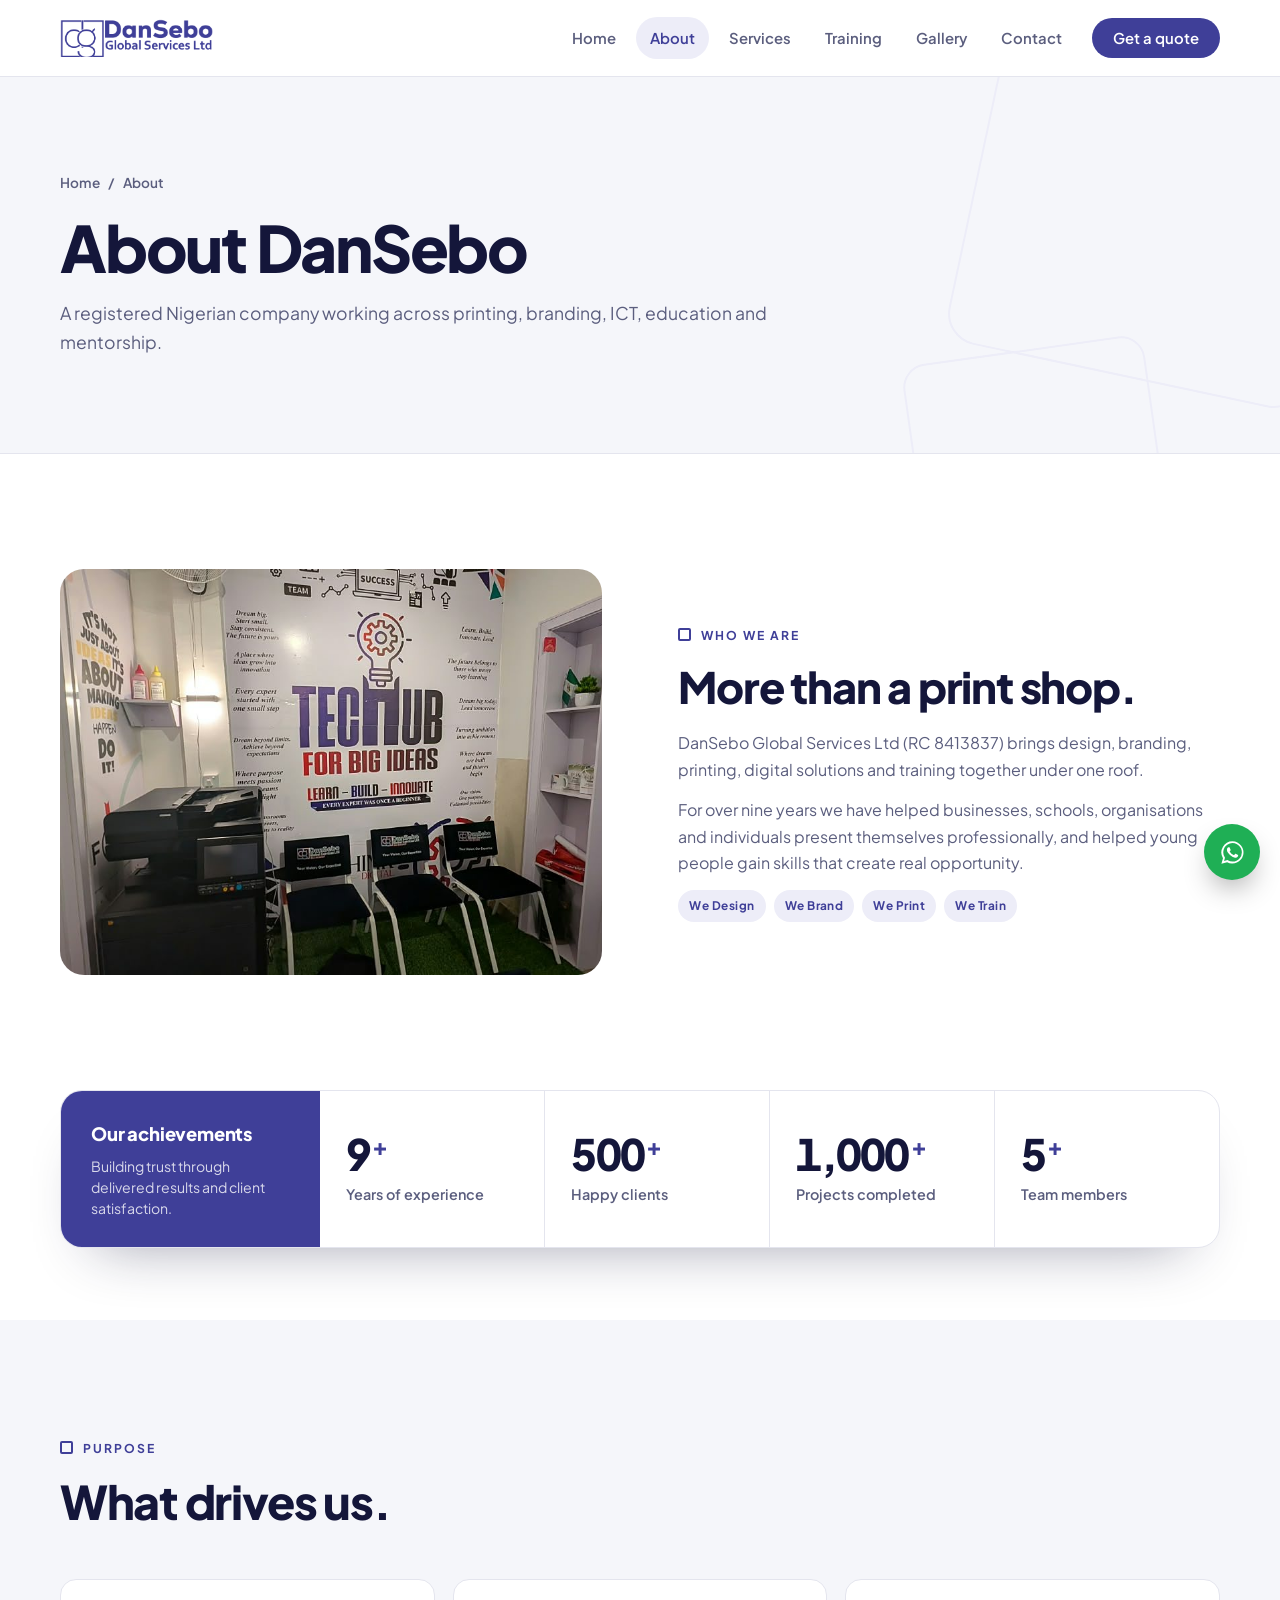
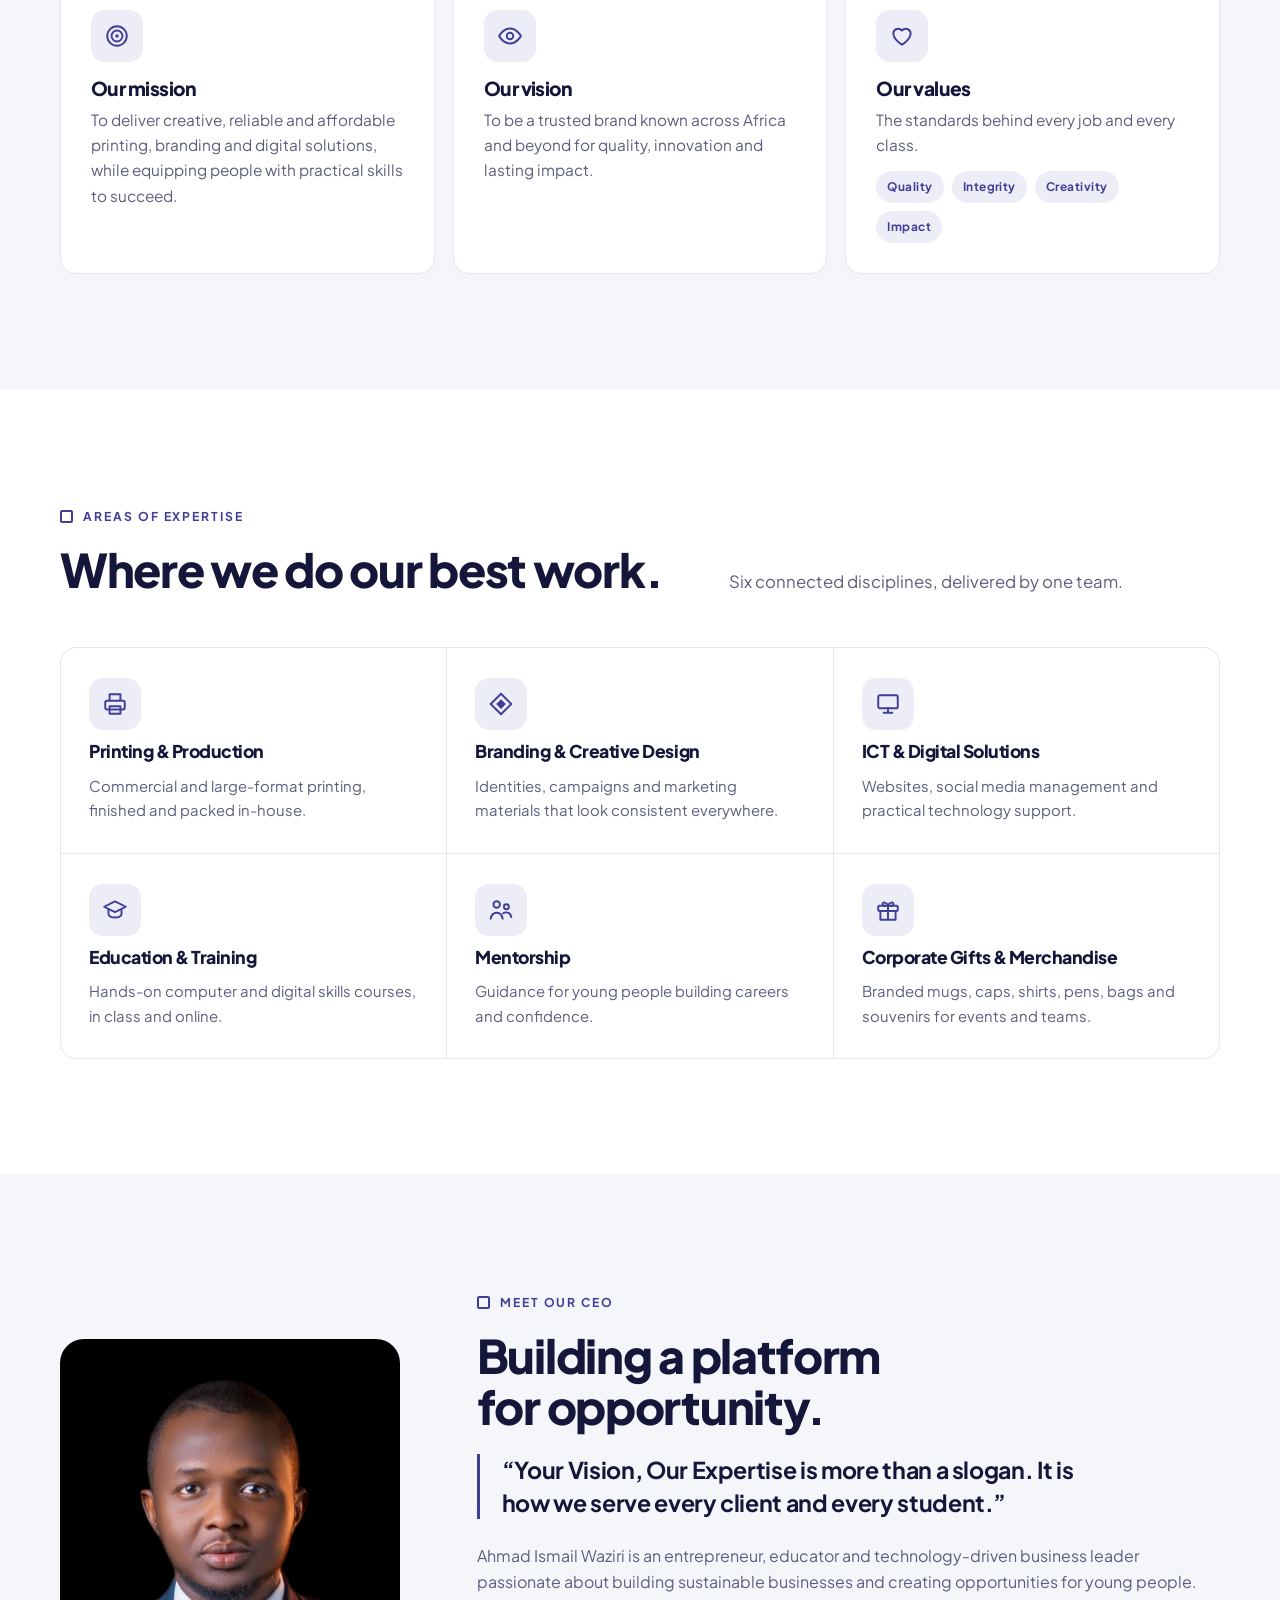
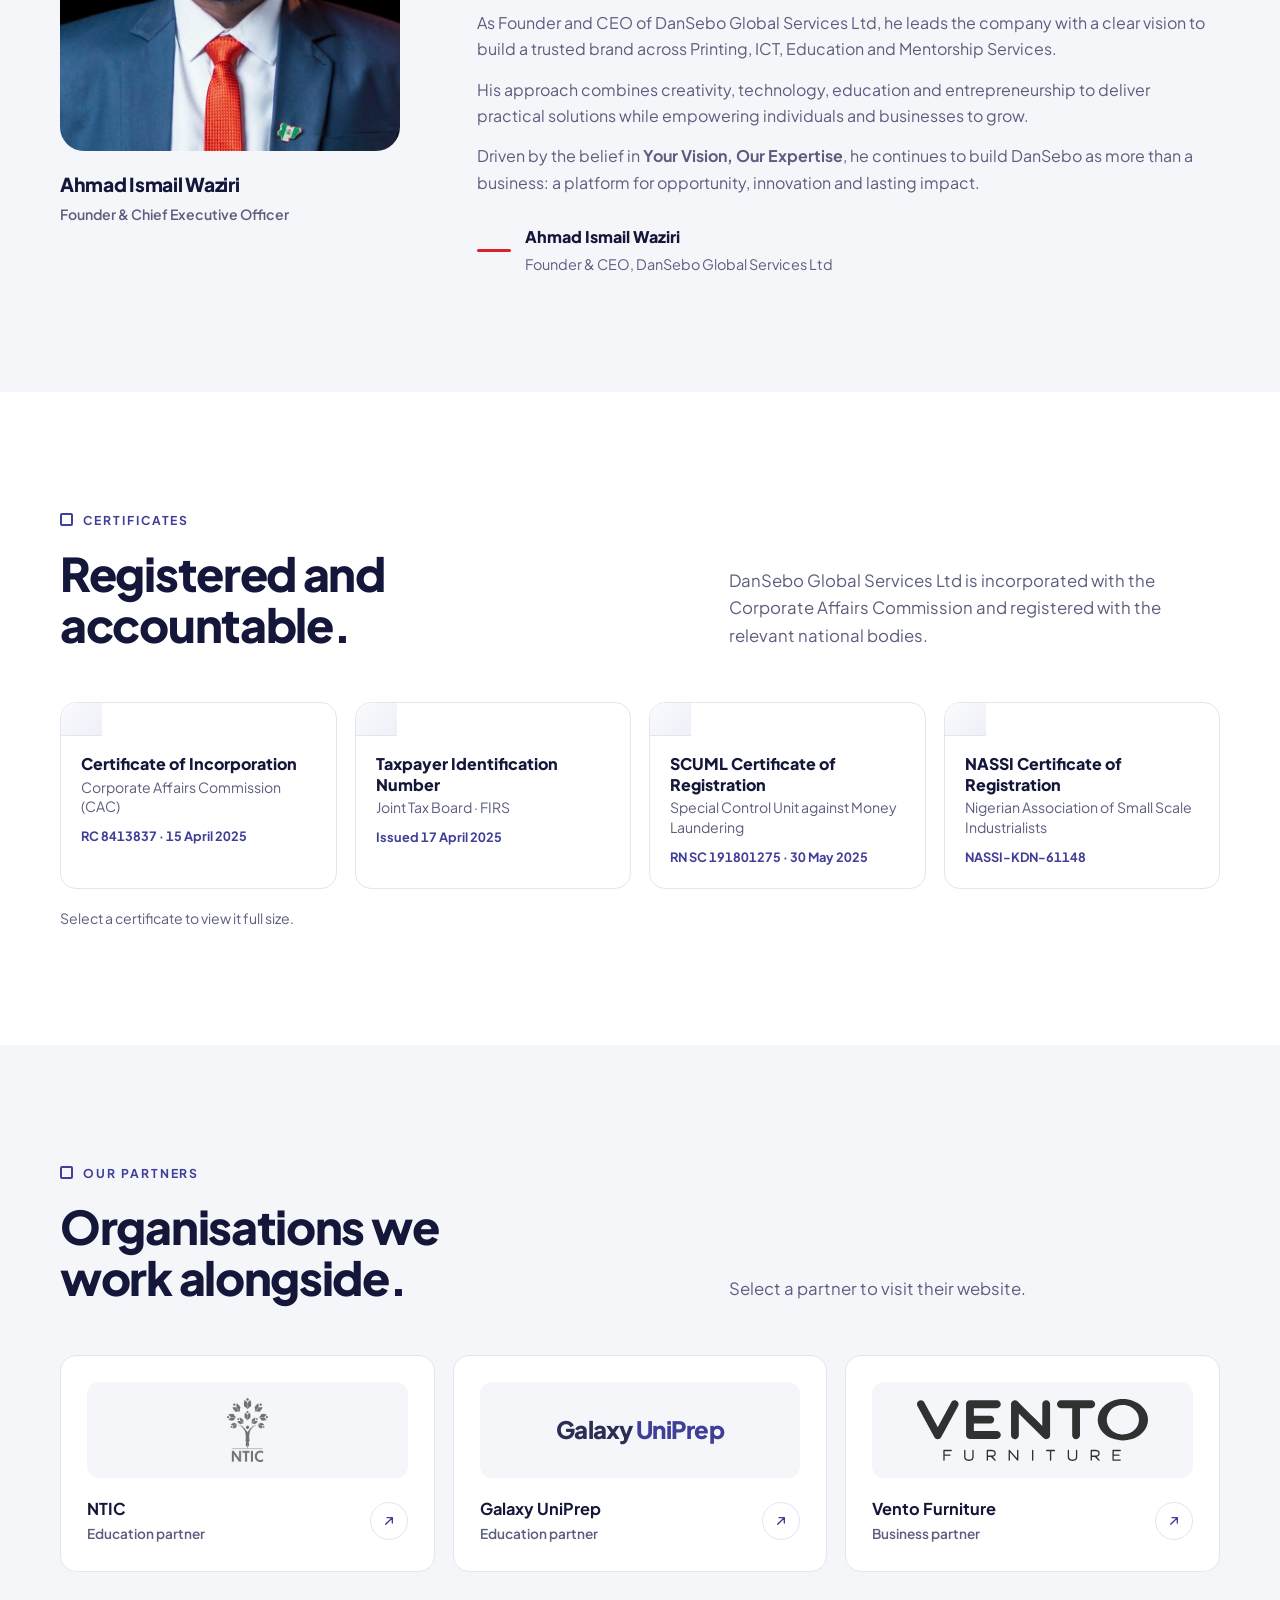
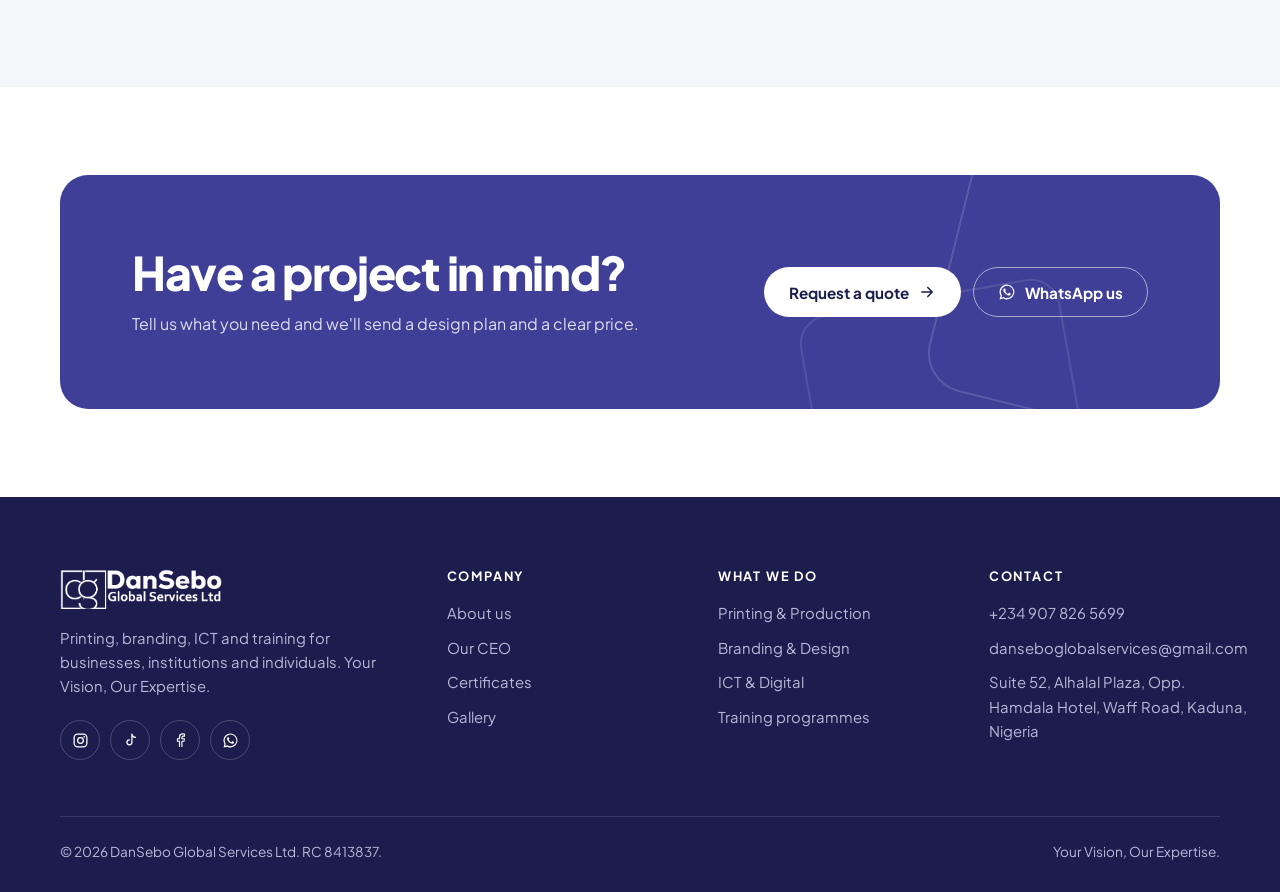
==== about.html @ bb4300ae "updated whole pages" ====
<!doctype html>
<html lang="en">
<head>
<meta charset="utf-8">
<meta name="viewport" content="width=device-width,initial-scale=1,viewport-fit=cover">
<title>About · DanSebo Global Services</title>
<meta name="description" content="About DanSebo Global Services Ltd, our CEO, certificates and partners.">
<link rel="icon" type="image/png" sizes="32x32" href="/assets/favicon-32.png">
<link rel="icon" type="image/png" sizes="48x48" href="/assets/favicon-48.png">
<link rel="apple-touch-icon" href="/assets/apple-touch-icon.png">
<meta name="theme-color" content="#3F3F98">

<link rel="preconnect" href="https://fonts.googleapis.com"><link rel="preconnect" href="https://fonts.gstatic.com" crossorigin><link rel="stylesheet" href="https://fonts.googleapis.com/css2?family=Plus+Jakarta+Sans:wght@400;500;600;700;800&display=swap">
<style>:root{padding-top:env(safe-area-inset-top,0px);padding-bottom:env(safe-area-inset-bottom,0px)}</style>
<link rel="stylesheet" href="/site.css">
</head>
<body class="no-hero">
<svg width="0" height="0" style="position:absolute" aria-hidden="true">
<symbol id="i-arrow" viewBox="0 0 24 24"><path d="M5 12h14M13 6l6 6-6 6" fill="none" stroke="currentColor" stroke-width="2" stroke-linecap="round" stroke-linejoin="round"/></symbol>
<symbol id="i-x" viewBox="0 0 24 24"><path d="M6 6l12 12M18 6 6 18" fill="none" stroke="currentColor" stroke-width="2" stroke-linecap="round"/></symbol>
<symbol id="i-ext" viewBox="0 0 24 24"><path d="M7 17 17 7M9 7h8v8" fill="none" stroke="currentColor" stroke-width="2" stroke-linecap="round" stroke-linejoin="round"/></symbol>
<symbol id="i-zoom" viewBox="0 0 24 24"><path d="M4 9V4h5M20 9V4h-5M4 15v5h5M20 15v5h-5" fill="none" stroke="currentColor" stroke-width="2" stroke-linecap="round" stroke-linejoin="round"/></symbol>
<symbol id="i-check" viewBox="0 0 24 24"><path d="M4 12.5l5 5L20 6.5" fill="none" stroke="currentColor" stroke-width="2.6" stroke-linecap="round" stroke-linejoin="round"/></symbol>
<symbol id="i-wa" viewBox="0 0 24 24"><path fill="currentColor" d="M12.04 2a9.9 9.9 0 0 0-8.5 15l-1.4 5 5.1-1.34A9.9 9.9 0 1 0 12.04 2Zm0 18.1a8.2 8.2 0 0 1-4.2-1.15l-.3-.18-3.03.8.81-2.95-.2-.31a8.23 8.23 0 1 1 6.92 3.79Zm4.5-6.15c-.25-.12-1.46-.72-1.69-.8-.23-.08-.39-.12-.55.12-.17.25-.64.8-.78.97-.14.16-.29.18-.53.06a6.74 6.74 0 0 1-3.37-2.94c-.25-.44.25-.41.72-1.36.08-.16.04-.3-.02-.43-.06-.12-.55-1.33-.76-1.82-.2-.48-.4-.41-.55-.42h-.47a.9.9 0 0 0-.66.31 2.76 2.76 0 0 0-.86 2.05 4.8 4.8 0 0 0 1 2.55 11 11 0 0 0 4.2 3.7c1.56.68 2.17.73 2.95.62.48-.07 1.46-.6 1.67-1.18.2-.58.2-1.07.14-1.18-.06-.1-.22-.16-.47-.28Z"/></symbol>
<symbol id="i-phone" viewBox="0 0 24 24"><path d="M6.6 3h2.6l1.5 4.2-1.9 1.4a12 12 0 0 0 6.6 6.6l1.4-1.9 4.2 1.5v2.6A2.6 2.6 0 0 1 18.4 20 15.4 15.4 0 0 1 4 5.6 2.6 2.6 0 0 1 6.6 3Z" fill="none" stroke="currentColor" stroke-width="1.8" stroke-linejoin="round"/></symbol>
<symbol id="i-mail" viewBox="0 0 24 24"><rect x="3" y="5" width="18" height="14" rx="2" fill="none" stroke="currentColor" stroke-width="1.8"/><path d="M3.5 6.5 12 13l8.5-6.5" fill="none" stroke="currentColor" stroke-width="1.8"/></symbol>
<symbol id="i-pin" viewBox="0 0 24 24"><path d="M12 21s-7-6.2-7-11.5a7 7 0 0 1 14 0C19 14.8 12 21 12 21Z" fill="none" stroke="currentColor" stroke-width="1.8"/><circle cx="12" cy="9.5" r="2.6" fill="none" stroke="currentColor" stroke-width="1.8"/></symbol>
<symbol id="i-pinfill" viewBox="0 0 24 24"><path d="M12 22s-7.5-6.6-7.5-12.3a7.5 7.5 0 0 1 15 0C19.5 15.4 12 22 12 22Z" fill="currentColor"/><circle cx="12" cy="9.7" r="2.8" fill="#fff"/></symbol>
<symbol id="s-print" viewBox="0 0 24 24"><rect x="3" y="9" width="18" height="8" rx="1.5" fill="none" stroke="currentColor" stroke-width="1.8"/><path d="M7 9V3h10v6M7 14h10v7H7z" fill="none" stroke="currentColor" stroke-width="1.8" stroke-linejoin="round"/></symbol>
<symbol id="s-brand" viewBox="0 0 24 24"><path d="M12 2.5 21.5 12 12 21.5 2.5 12z" fill="none" stroke="currentColor" stroke-width="1.8" stroke-linejoin="round"/><path d="M12 7.5 16.5 12 12 16.5 7.5 12z" fill="currentColor"/></symbol>
<symbol id="s-ict" viewBox="0 0 24 24"><path d="m8 8-4 4 4 4M16 8l4 4-4 4M13.5 5l-3 14" fill="none" stroke="currentColor" stroke-width="1.8" stroke-linecap="round" stroke-linejoin="round"/></symbol>
<symbol id="s-train" viewBox="0 0 24 24"><path d="M2 9l10-5 10 5-10 5z" fill="none" stroke="currentColor" stroke-width="1.8" stroke-linejoin="round"/><path d="M6 11v5c0 1.5 2.7 3 6 3s6-1.5 6-3v-5" fill="none" stroke="currentColor" stroke-width="1.8"/></symbol>
<symbol id="s-mentor" viewBox="0 0 24 24"><circle cx="8" cy="7" r="3" fill="none" stroke="currentColor" stroke-width="1.8"/><circle cx="17" cy="9" r="2.3" fill="none" stroke="currentColor" stroke-width="1.8"/><path d="M2.5 20c.6-3.6 2.8-5.5 5.5-5.5s4.9 1.9 5.5 5.5M14 15c.8-.5 1.8-.8 3-.8 2.2 0 3.8 1.5 4.5 4.3" fill="none" stroke="currentColor" stroke-width="1.8" stroke-linecap="round"/></symbol>
<symbol id="s-gift" viewBox="0 0 24 24"><rect x="3" y="8" width="18" height="5" rx="1" fill="none" stroke="currentColor" stroke-width="1.8"/><path d="M5 13v8h14v-8M12 8v13M12 8c-1-3-5-4-5-1.5S11 8 12 8Zm0 0c1-3 5-4 5-1.5S13 8 12 8Z" fill="none" stroke="currentColor" stroke-width="1.8" stroke-linejoin="round"/></symbol>
<symbol id="s-layers" viewBox="0 0 24 24"><path d="m12 3 9 5-9 5-9-5z M3 13l9 5 9-5" fill="none" stroke="currentColor" stroke-width="1.8" stroke-linejoin="round"/></symbol>
<symbol id="s-eye" viewBox="0 0 24 24"><path d="M2 12s3.6-7 10-7 10 7 10 7-3.6 7-10 7S2 12 2 12Z" fill="none" stroke="currentColor" stroke-width="1.8"/><circle cx="12" cy="12" r="3" fill="none" stroke="currentColor" stroke-width="1.8"/></symbol>
<symbol id="s-clock" viewBox="0 0 24 24"><circle cx="12" cy="12" r="9" fill="none" stroke="currentColor" stroke-width="1.8"/><path d="M12 7v5l3.5 2" fill="none" stroke="currentColor" stroke-width="1.8" stroke-linecap="round"/></symbol>
<symbol id="s-tag" viewBox="0 0 24 24"><path d="M3 12V4h8l10 10-8 8z" fill="none" stroke="currentColor" stroke-width="1.8" stroke-linejoin="round"/><circle cx="7.5" cy="8.5" r="1.6" fill="currentColor"/></symbol>
<symbol id="s-team" viewBox="0 0 24 24"><circle cx="12" cy="8" r="3.2" fill="none" stroke="currentColor" stroke-width="1.8"/><path d="M5 20c.7-3.8 3.4-6 7-6s6.3 2.2 7 6" fill="none" stroke="currentColor" stroke-width="1.8" stroke-linecap="round"/></symbol>
<symbol id="s-support" viewBox="0 0 24 24"><path d="M4 13v-1a8 8 0 0 1 16 0v1" fill="none" stroke="currentColor" stroke-width="1.8"/><rect x="3" y="13" width="4" height="6" rx="1.5" fill="none" stroke="currentColor" stroke-width="1.8"/><rect x="17" y="13" width="4" height="6" rx="1.5" fill="none" stroke="currentColor" stroke-width="1.8"/></symbol>
<symbol id="s-monitor" viewBox="0 0 24 24"><rect x="3" y="4" width="18" height="12" rx="1.5" fill="none" stroke="currentColor" stroke-width="1.8"/><path d="M8 20h8M12 16v4" stroke="currentColor" stroke-width="1.8" stroke-linecap="round"/></symbol>
<symbol id="s-chart" viewBox="0 0 24 24"><path d="M3 20h18M6 20v-6M11 20V9M16 20v-9M21 20V5" fill="none" stroke="currentColor" stroke-width="1.8" stroke-linecap="round"/></symbol>
<symbol id="s-pen" viewBox="0 0 24 24"><path d="M4 20l1.5-5L15 5.5a2.1 2.1 0 0 1 3 3L8.5 18z" fill="none" stroke="currentColor" stroke-width="1.8" stroke-linejoin="round"/><path d="M13.5 7l3 3" stroke="currentColor" stroke-width="1.8"/></symbol>
<symbol id="s-kids" viewBox="0 0 24 24"><circle cx="12" cy="6" r="2.6" fill="none" stroke="currentColor" stroke-width="1.8"/><path d="M5 10l7 2 7-2M12 12v4l-3 5M12 16l3 5" fill="none" stroke="currentColor" stroke-width="1.8" stroke-linecap="round" stroke-linejoin="round"/></symbol>
<symbol id="s-globe" viewBox="0 0 24 24"><circle cx="12" cy="12" r="9" fill="none" stroke="currentColor" stroke-width="1.8"/><path d="M3 12h18M12 3c2.5 2.6 3.8 5.6 3.8 9s-1.3 6.4-3.8 9c-2.5-2.6-3.8-5.6-3.8-9S9.5 5.6 12 3Z" fill="none" stroke="currentColor" stroke-width="1.8"/></symbol>
<symbol id="s-seal" viewBox="0 0 24 24"><circle cx="12" cy="9" r="6" fill="none" stroke="currentColor" stroke-width="1.8"/><path d="m8.5 14-1.5 7 5-2.5 5 2.5-1.5-7" fill="none" stroke="currentColor" stroke-width="1.8" stroke-linejoin="round"/><path d="m9.5 9 1.8 1.8L14.8 7.5" fill="none" stroke="currentColor" stroke-width="1.8" stroke-linecap="round" stroke-linejoin="round"/></symbol>
<symbol id="s-target" viewBox="0 0 24 24"><circle cx="12" cy="12" r="9" fill="none" stroke="currentColor" stroke-width="1.8"/><circle cx="12" cy="12" r="5" fill="none" stroke="currentColor" stroke-width="1.8"/><circle cx="12" cy="12" r="1.6" fill="currentColor"/></symbol>
<symbol id="s-heart" viewBox="0 0 24 24"><path d="M12 20s-8-4.7-8-10.5A4.5 4.5 0 0 1 12 7a4.5 4.5 0 0 1 8 2.5C20 15.3 12 20 12 20Z" fill="none" stroke="currentColor" stroke-width="1.8" stroke-linejoin="round"/></symbol>
<symbol id="so-ig" viewBox="0 0 24 24"><rect x="3" y="3" width="18" height="18" rx="5" fill="none" stroke="currentColor" stroke-width="1.8"/><circle cx="12" cy="12" r="4" fill="none" stroke="currentColor" stroke-width="1.8"/><circle cx="17.3" cy="6.7" r="1.2" fill="currentColor"/></symbol>
<symbol id="so-tt" viewBox="0 0 24 24"><path d="M14 3v11.5a3.5 3.5 0 1 1-3.5-3.5M14 3c.4 2.6 2.2 4.4 5 4.6" fill="none" stroke="currentColor" stroke-width="1.8" stroke-linecap="round"/></symbol>
<symbol id="so-fb" viewBox="0 0 24 24"><path d="M14 21v-8h3l.5-3.5H14V7.6c0-1 .3-1.7 1.8-1.7h1.8V2.8A24 24 0 0 0 15 2.7c-2.6 0-4.4 1.6-4.4 4.5v2.3H7.7V13h2.9v8" fill="none" stroke="currentColor" stroke-width="1.6" stroke-linejoin="round"/></symbol>
</svg>
<header class="top">
  <div class="wrap">
    <a class="brand" href="/" aria-label="DanSebo Global Services, home">
      <img class="on-light" src="/assets/logo.png" alt="DanSebo Global Services Ltd" width="937" height="232">
      <img class="on-dark" src="/assets/logo-white.png" alt="DanSebo Global Services Ltd" width="937" height="232">
    </a>
    <button class="menu-btn" id="menuBtn" type="button" aria-label="Open menu" aria-expanded="false" aria-controls="nav"><svg width="22" height="22" viewBox="0 0 24 24" aria-hidden="true"><path d="M4 7h16M4 12h16M4 17h16" stroke="currentColor" stroke-width="2" stroke-linecap="round"/></svg></button>
    <nav class="nav" id="nav" aria-label="Main"><a href="/">Home</a><a href="/about" aria-current="page">About</a><a href="/services">Services</a><a href="/training">Training</a><a href="/gallery">Gallery</a><a href="/contact">Contact</a><a class="btn" href="/contact#quote">Get a quote</a></nav>
  </div>
</header>
<main>
<section class="page-head"><div class="wrap">
  <nav class="crumbs" aria-label="Breadcrumb"><a href="/">Home</a><span aria-hidden="true">/</span><span>About</span></nav>
  <h1>About DanSebo</h1><p>A registered Nigerian company working across printing, branding, ICT, education and mentorship.</p>
</div></section>
<section class="section"><div class="wrap split">
  <div class="split-media"><img src="/assets/hero-hub.jpg" alt="The DanSebo Tech Hub" width="1080" height="607"></div>
  <div><div class="eyebrow">Who we are</div><h2>More than a print shop.</h2>
    <div class="body"><p>DanSebo Global Services Ltd (RC 8413837) brings design, branding, printing, digital solutions and training together under one roof.</p><p>For over nine years we have helped businesses, schools, organisations and individuals present themselves professionally, and helped young people gain skills that create real opportunity.</p></div>
    <div class="values"><span class="chip">We Design</span><span class="chip">We Brand</span><span class="chip">We Print</span><span class="chip">We Train</span></div>
  </div>
</div></section>
<section class="stats flat" aria-label="Our achievements"><div class="wrap"><div class="stats-card">
  <div class="stats-intro"><b>Our achievements</b><span>Building trust through delivered results and client satisfaction.</span></div><div class="stat"><strong>9<sup>+</sup></strong><span>Years of experience</span></div><div class="stat"><strong>500<sup>+</sup></strong><span>Happy clients</span></div><div class="stat"><strong>1,000<sup>+</sup></strong><span>Projects completed</span></div><div class="stat"><strong>5<sup>+</sup></strong><span>Team members</span></div>
</div></div></section>
<section class="section soft" style="margin-top:72px"><div class="wrap">
  <div class="head single"><div><div class="eyebrow">Purpose</div><h2>What drives us.</h2></div></div>
  <div class="mv">
    <div><span class="ic"><svg aria-hidden="true"><use href="#s-target"/></svg></span><h3>Our mission</h3><p>To deliver creative, reliable and affordable printing, branding and digital solutions, while equipping people with practical skills to succeed.</p></div>
    <div><span class="ic"><svg aria-hidden="true"><use href="#s-eye"/></svg></span><h3>Our vision</h3><p>To be a trusted brand known across Africa and beyond for quality, innovation and lasting impact.</p></div>
    <div><span class="ic"><svg aria-hidden="true"><use href="#s-heart"/></svg></span><h3>Our values</h3><p>The standards behind every job and every class.</p><div class="values"><span class="chip">Quality</span><span class="chip">Integrity</span><span class="chip">Creativity</span><span class="chip">Impact</span></div></div>
  </div>
</div></section>
<section class="section"><div class="wrap">
  <div class="head"><div><div class="eyebrow">Areas of expertise</div><h2>Where we do our best work.</h2></div><p>Six connected disciplines, delivered by one team.</p></div>
  <div class="exp-grid"><div class="exp"><span class="ic"><svg aria-hidden="true"><use href="#s-print"/></svg></span><h3>Printing &amp; Production</h3><p>Commercial and large-format printing, finished and packed in-house.</p></div><div class="exp"><span class="ic"><svg aria-hidden="true"><use href="#s-brand"/></svg></span><h3>Branding &amp; Creative Design</h3><p>Identities, campaigns and marketing materials that look consistent everywhere.</p></div><div class="exp"><span class="ic"><svg aria-hidden="true"><use href="#s-monitor"/></svg></span><h3>ICT &amp; Digital Solutions</h3><p>Websites, social media management and practical technology support.</p></div><div class="exp"><span class="ic"><svg aria-hidden="true"><use href="#s-train"/></svg></span><h3>Education &amp; Training</h3><p>Hands-on computer and digital skills courses, in class and online.</p></div><div class="exp"><span class="ic"><svg aria-hidden="true"><use href="#s-mentor"/></svg></span><h3>Mentorship</h3><p>Guidance for young people building careers and confidence.</p></div><div class="exp"><span class="ic"><svg aria-hidden="true"><use href="#s-gift"/></svg></span><h3>Corporate Gifts &amp; Merchandise</h3><p>Branded mugs, caps, shirts, pens, bags and souvenirs for events and teams.</p></div></div>
</div></section>
<section class="section soft" id="ceo"><div class="wrap"><div class="ceo">
  <div class="ceo-card"><div class="photo"><img src="/assets/ceo.jpg" alt="Ahmad Ismail Waziri, Founder and CEO of DanSebo Global Services" width="743" height="900" loading="lazy"></div>
    <div class="ceo-name"><b>Ahmad Ismail Waziri</b><span>Founder &amp; Chief Executive Officer</span></div></div>
  <div class="ceo-text"><div class="eyebrow">Meet our CEO</div><h2>Building a platform for opportunity.</h2>
    <p class="ceo-quote">“Your Vision, Our Expertise is more than a slogan. It is how we serve every client and every student.”</p>
    <div class="bio"><p>Ahmad Ismail Waziri is an entrepreneur, educator and technology-driven business leader passionate about building sustainable businesses and creating opportunities for young people.</p><p>As Founder and CEO of DanSebo Global Services Ltd, he leads the company with a clear vision to build a trusted brand across Printing, ICT, Education and Mentorship Services.</p><p>His approach combines creativity, technology, education and entrepreneurship to deliver practical solutions while empowering individuals and businesses to grow.</p><p>Driven by the belief in <b>Your Vision, Our Expertise</b>, he continues to build DanSebo as more than a business: a platform for opportunity, innovation and lasting impact.</p></div>
    <div class="sig"><span class="bar"></span><div><b>Ahmad Ismail Waziri</b><br><span>Founder &amp; CEO, DanSebo Global Services Ltd</span></div></div>
  </div>
</div></div></section>
<section class="section" id="certificates"><div class="wrap">
  <div class="head"><div><div class="eyebrow">Certificates</div><h2>Registered and accountable.</h2></div><p>DanSebo Global Services Ltd is incorporated with the Corporate Affairs Commission and registered with the relevant national bodies.</p></div>
  <div class="certs">
    <button class="cert" type="button" data-lb="certs" data-cap="Certificate of Incorporation" data-src="/assets/cert-cac.jpg"><div class="doc"><img src="/assets/cert-cac.jpg" alt="Certificate of Incorporation, Corporate Affairs Commission (CAC)" width="844" height="1080" loading="lazy"></div><div class="txt"><b>Certificate of Incorporation</b><span>Corporate Affairs Commission (CAC)</span><small>RC 8413837 · 15 April 2025</small></div></button><button class="cert" type="button" data-lb="certs" data-cap="Taxpayer Identification Number" data-src="/assets/cert-tin.jpg"><div class="doc"><img src="/assets/cert-tin.jpg" alt="Taxpayer Identification Number, Joint Tax Board · FIRS" width="1080" height="754" loading="lazy"></div><div class="txt"><b>Taxpayer Identification Number</b><span>Joint Tax Board · FIRS</span><small>Issued 17 April 2025</small></div></button><button class="cert" type="button" data-lb="certs" data-cap="SCUML Certificate of Registration" data-src="/assets/cert-scuml.jpg"><div class="doc"><img src="/assets/cert-scuml.jpg" alt="SCUML Certificate of Registration, Special Control Unit against Money Laundering" width="1080" height="749" loading="lazy"></div><div class="txt"><b>SCUML Certificate of Registration</b><span>Special Control Unit against Money Laundering</span><small>RN SC 191801275 · 30 May 2025</small></div></button><button class="cert" type="button" data-lb="certs" data-cap="NASSI Certificate of Registration" data-src="/assets/cert-nassi.jpg"><div class="doc"><img src="/assets/cert-nassi.jpg" alt="NASSI Certificate of Registration, Nigerian Association of Small Scale Industrialists" width="1070" height="757" loading="lazy"></div><div class="txt"><b>NASSI Certificate of Registration</b><span>Nigerian Association of Small Scale Industrialists</span><small>NASSI-KDN-61148</small></div></button>
  </div>
  <p class="fine" style="margin-top:18px;color:var(--muted);font-size:.88rem">Select a certificate to view it full size.</p>
</div></section>
<section class="section soft"><div class="wrap">
  <div class="head"><div><div class="eyebrow">Our partners</div><h2>Organisations we work alongside.</h2></div><p>Select a partner to visit their website.</p></div>
  <div class="partners"><a class="partner" href="https://ntic.edu.ng/" target="_blank" rel="noopener"><div class="logo"><img src="/assets/partner-ntic.png" alt="NTIC logo" width="240" height="378" loading="lazy"></div><div class="pmeta"><div><b>NTIC</b><small>Education partner</small></div><span class="ext"><svg aria-hidden="true"><use href="#i-ext"/></svg></span></div></a><a class="partner" href="https://galaxy.com.ng/" target="_blank" rel="noopener"><div class="logo"><span class="word">Galaxy <span>UniPrep</span></span></div><div class="pmeta"><div><b>Galaxy UniPrep</b><small>Education partner</small></div><span class="ext"><svg aria-hidden="true"><use href="#i-ext"/></svg></span></div></a><a class="partner" href="https://ventofurniture.com/" target="_blank" rel="noopener"><div class="logo"><img src="/assets/partner-vento.svg" alt="Vento Furniture logo" width="294" height="78" loading="lazy"></div><div class="pmeta"><div><b>Vento Furniture</b><small>Business partner</small></div><span class="ext"><svg aria-hidden="true"><use href="#i-ext"/></svg></span></div></a></div>
</div></section>
<section class="section tight"><div class="wrap"><div class="cta">
  <div><h2>Have a project in mind?</h2><p>Tell us what you need and we'll send a design plan and a clear price.</p></div>
  <div class="actions"><a class="btn btn-white" href="/contact#quote">Request a quote <svg aria-hidden="true"><use href="#i-arrow"/></svg></a><a class="btn btn-ghost" href="https://wa.me/2349078265699" target="_blank" rel="noopener"><svg aria-hidden="true"><use href="#i-wa"/></svg>WhatsApp us</a></div>
</div></div></section>
</main>
<footer>
  <div class="wrap">
    <div class="f-grid">
      <div class="f-brand">
        <img src="/assets/logo-white.png" alt="DanSebo Global Services Ltd" width="937" height="232" loading="lazy">
        <p>Printing, branding, ICT and training for businesses, institutions and individuals. Your Vision, Our Expertise.</p>
        <div class="socials">
          <a href="https://www.instagram.com/dansebo.ng/" target="_blank" rel="noopener" aria-label="Instagram"><svg aria-hidden="true"><use href="#so-ig"/></svg></a>
          <a href="https://www.tiktok.com/@dansebo.ng" target="_blank" rel="noopener" aria-label="TikTok"><svg aria-hidden="true"><use href="#so-tt"/></svg></a>
          <a href="https://www.facebook.com/p/Dan-Sebo-Global-Services-LTD-100091279508615/" target="_blank" rel="noopener" aria-label="Facebook"><svg aria-hidden="true"><use href="#so-fb"/></svg></a>
          <a href="https://wa.me/2349078265699" target="_blank" rel="noopener" aria-label="WhatsApp"><svg aria-hidden="true"><use href="#i-wa"/></svg></a>
        </div>
      </div>
      <div><h4>Company</h4><ul><li><a href="/about">About us</a></li><li><a href="/about#ceo">Our CEO</a></li><li><a href="/about#certificates">Certificates</a></li><li><a href="/gallery">Gallery</a></li></ul></div>
      <div><h4>What we do</h4><ul><li><a href="/services#printing">Printing &amp; Production</a></li><li><a href="/services#branding">Branding &amp; Design</a></li><li><a href="/services#ict">ICT &amp; Digital</a></li><li><a href="/training">Training programmes</a></li></ul></div>
      <div><h4>Contact</h4><ul><li>+234 907 826 5699</li><li>danseboglobalservices@gmail.com</li><li>Suite 52, Alhalal Plaza, Opp. Hamdala Hotel, Waff Road, Kaduna, Nigeria</li></ul></div>
    </div>
    <div class="f-bottom"><span>© <span id="yr">2026</span> DanSebo Global Services Ltd. RC 8413837.</span><span>Your Vision, Our Expertise.</span></div>
  </div>
</footer>
<a class="float-wa" href="https://wa.me/2349078265699" target="_blank" rel="noopener" aria-label="Chat with DanSebo on WhatsApp"><svg aria-hidden="true"><use href="#i-wa"/></svg></a>
<script src="/site.js" defer></script>
</body>
</html>
---- site.css ----
/* DanSebo Global Services — light, editorial corporate system.
   Layout: full-bleed photographic hero, then calm white/soft bands on a 1200px grid.
   Motif: the square from the cg logo mark, used as a small section marker. */
:root{
  --bg:#FFFFFF;
  --soft:#F5F6FA;
  --ink:#14163A;
  --muted:#5B5E7E;
  --line:#E4E5EE;
  --brand:#3F3F98;      /* logo indigo */
  --brand-deep:#1C1D4D; /* footer, hero overlay */
  --brand-soft:#EDEDF8;
  --red:#D9232B;        /* sparing accent */
  --white:#FFFFFF;
  --font:"Plus Jakarta Sans","Segoe UI",system-ui,-apple-system,sans-serif;
  --r:16px;
  --wrap:1200px;
  --hdr:76px;
  color-scheme:light;
}
*{box-sizing:border-box}
html{scroll-behavior:smooth;scroll-padding-top:calc(var(--hdr) + 16px)}
@media (prefers-reduced-motion:reduce){html{scroll-behavior:auto}*,*::before,*::after{transition:none!important;animation:none!important}}
body{margin:0;background:var(--bg);color:var(--ink);font-family:var(--font);font-size:16px;line-height:1.65;-webkit-font-smoothing:antialiased;text-rendering:optimizeLegibility}
body::before{content:"";position:fixed;inset:0 0 auto;height:env(safe-area-inset-top,0px);z-index:70;background:var(--bg)}
body.no-hero{padding-top:var(--hdr)}
img{max-width:100%;height:auto;display:block}
a{color:inherit}
h1,h2,h3,h4{margin:0;line-height:1.1;letter-spacing:-.028em;text-wrap:balance}
p{margin:0}
ul{margin:0;padding:0}
:focus-visible{outline:3px solid var(--brand);outline-offset:3px;border-radius:6px}
[hidden]{display:none!important}
.sr{position:absolute;width:1px;height:1px;overflow:hidden;clip:rect(0 0 0 0);white-space:nowrap}

.wrap{max-width:var(--wrap);margin:0 auto;padding-left:max(20px,env(safe-area-inset-left,0px));padding-right:max(20px,env(safe-area-inset-right,0px))}
.section{padding-block:clamp(72px,9vw,120px)}
.section.tight{padding-block:clamp(56px,7vw,88px)}
.soft{background:var(--soft)}

.eyebrow{display:inline-flex;align-items:center;gap:10px;font-size:.76rem;font-weight:700;letter-spacing:.16em;text-transform:uppercase;color:var(--brand)}
.eyebrow::before{content:"";width:9px;height:9px;border:2px solid currentColor;border-radius:2px}
.head{display:grid;grid-template-columns:minmax(0,1fr) minmax(0,.8fr);gap:20px 56px;align-items:end;margin-bottom:52px}
.head.single{grid-template-columns:minmax(0,720px)}
.head h2{font-size:clamp(2rem,3.8vw,2.9rem);font-weight:800;margin-top:14px}
.head p{color:var(--muted);font-size:1.05rem;max-width:52ch}
@media (max-width:860px){.head{grid-template-columns:1fr;margin-bottom:36px}}

/* Buttons */
.btn{display:inline-flex;align-items:center;justify-content:center;gap:9px;font:inherit;font-weight:700;font-size:.95rem;line-height:1;padding:15px 24px;border-radius:999px;text-decoration:none;border:1.5px solid transparent;cursor:pointer;transition:background .18s,border-color .18s,color .18s,transform .18s}
.btn svg{width:18px;height:18px;flex-shrink:0}
.btn-primary{background:var(--brand);color:var(--white)}
.btn-primary:hover{background:#2F2F80}
.btn-white{background:var(--white);color:var(--brand-deep)}
.btn-white:hover{background:#EEF0FA}
.btn-ghost{border-color:rgba(255,255,255,.55);color:var(--white)}
.btn-ghost:hover{background:rgba(255,255,255,.12);border-color:#fff}
.btn-line{border-color:var(--line);color:var(--ink);background:var(--bg)}
.btn-line:hover{border-color:var(--ink)}
.btn[disabled]{opacity:.45;cursor:not-allowed}
.link{display:inline-flex;align-items:center;gap:8px;font-weight:700;color:var(--brand);text-decoration:none}
.link svg{width:16px;height:16px;transition:transform .18s}
.link:hover svg{transform:translateX(3px)}

/* Header */
.top{position:fixed;top:env(safe-area-inset-top,0px);left:0;right:0;z-index:60;background:rgba(255,255,255,.94);backdrop-filter:saturate(1.4) blur(12px);-webkit-backdrop-filter:saturate(1.4) blur(12px);border-bottom:1px solid var(--line);transition:background .25s,border-color .25s,box-shadow .25s}
.top .wrap{display:flex;align-items:center;justify-content:space-between;gap:24px;height:var(--hdr)}
.brand{display:flex;align-items:center;flex-shrink:0}
.brand img{height:38px;width:auto}
.brand .on-dark{display:none}
.nav{display:flex;align-items:center;gap:6px}
.nav a{text-decoration:none;font-weight:600;font-size:.93rem;color:var(--muted);padding:9px 14px;border-radius:999px;transition:color .15s,background .15s}
.nav a:hover{color:var(--ink);background:var(--soft)}
.nav a[aria-current="page"]{color:var(--brand);background:var(--brand-soft)}
.nav .btn{margin-left:10px;padding:12px 20px;color:var(--white);background:var(--brand)}
.nav .btn:hover{background:#2F2F80;color:#fff}
.top.scrolled{box-shadow:0 10px 30px -22px rgba(20,22,58,.45)}
/* transparent state over the home hero */
.top.over{background:transparent;border-color:transparent;backdrop-filter:none;-webkit-backdrop-filter:none}
.top.over .brand .on-light{display:none}
.top.over .brand .on-dark{display:block}
.top.over .nav a{color:rgba(255,255,255,.82)}
.top.over .nav a:hover{color:#fff;background:rgba(255,255,255,.12)}
.top.over .nav a[aria-current="page"]{color:#fff;background:rgba(255,255,255,.16)}
.top.over .nav .btn{background:#fff;color:var(--brand-deep)}
.top.over .menu-btn{color:#fff;border-color:rgba(255,255,255,.4);background:transparent}
.menu-btn{display:none;width:46px;height:46px;border:1px solid var(--line);border-radius:12px;background:var(--bg);color:var(--ink);cursor:pointer;align-items:center;justify-content:center}
@media (max-width:980px){
  .menu-btn{display:inline-flex}
  .nav{display:none;position:absolute;left:0;right:0;top:var(--hdr);background:var(--bg);border-bottom:1px solid var(--line);box-shadow:0 24px 40px -30px rgba(20,22,58,.5);flex-direction:column;align-items:stretch;gap:2px;padding:10px max(20px,env(safe-area-inset-right,0px)) 22px max(20px,env(safe-area-inset-left,0px))}
  .nav.open{display:flex}
  .nav a{padding:14px 14px;font-size:1.02rem;border-radius:12px}
  .nav .btn{margin:12px 0 0}
  .top.over.menu-open{background:var(--bg)}
  .top.over.menu-open .brand .on-light{display:block}.top.over.menu-open .brand .on-dark{display:none}
  .top.over.menu-open .menu-btn{color:var(--ink);border-color:var(--line)}
  .top.over .nav a{color:var(--muted)}
  .top.over .nav a[aria-current="page"]{color:var(--brand);background:var(--brand-soft)}
  .top.over .nav .btn{background:var(--brand);color:#fff}
}

/* Home hero — full-bleed sliding background */
.hero{position:relative;min-height:clamp(620px,88vh,860px);display:flex;flex-direction:column;justify-content:center;color:var(--white);background:var(--brand-deep);overflow:hidden;isolation:isolate}
.hero-slides{position:absolute;inset:0;z-index:-2}
.hero-slide{position:absolute;inset:0;opacity:0;transition:opacity 1.2s ease}
.hero-slide.on{opacity:1}
.hero-slide img{width:100%;height:100%;object-fit:cover;transform:scale(1.08);transition:transform 7s ease-out}
.hero-slide.on img{transform:scale(1)}
.hero::before{content:"";position:absolute;inset:0;z-index:-1;background:linear-gradient(90deg,rgba(18,19,52,.92) 0%,rgba(18,19,52,.72) 42%,rgba(18,19,52,.28) 100%),linear-gradient(0deg,rgba(18,19,52,.7) 0%,rgba(18,19,52,0) 38%)}
.hero .wrap{width:100%;padding-top:calc(var(--hdr) + 48px);padding-bottom:150px}
.hero-copy{max-width:660px}
.hero .eyebrow{color:#C9CBF5}
.hero h1{font-size:clamp(2.8rem,7vw,5.4rem);font-weight:800;margin-top:20px;letter-spacing:-.04em;line-height:1.02}
.hero h1 em{font-style:normal;color:#B9BCFF}
.hero .lead{font-size:clamp(1.05rem,1.6vw,1.22rem);color:rgba(255,255,255,.84);margin-top:24px;max-width:50ch}
.hero .actions{display:flex;flex-wrap:wrap;gap:12px;margin-top:36px}
.hero-ctrl{position:absolute;left:0;right:0;bottom:104px;z-index:2}
.hero-ctrl .wrap{display:flex;align-items:center;justify-content:space-between;gap:20px;padding-top:0;padding-bottom:0}
.hero-cap{display:flex;align-items:center;gap:14px;font-size:.86rem;font-weight:600;color:rgba(255,255,255,.9);min-width:0}
.hero-cap b{font-variant-numeric:tabular-nums;font-weight:800;color:#fff}
.hero-bars{display:flex;gap:6px}
.hero-bars button{position:relative;width:44px;height:3px;border:0;padding:0;background:rgba(255,255,255,.3);border-radius:3px;cursor:pointer;overflow:hidden}
.hero-bars button::before{content:"";position:absolute;inset:-10px 0}
.hero-bars button i{position:absolute;inset:0;width:0;background:#fff}
.hero-bars button.done i{width:100%}
.hero-bars button.run i{width:100%;transition:width var(--dur,6s) linear}
.hero-arrows{display:flex;gap:8px}
.hero-arrows button{width:46px;height:46px;border-radius:50%;border:1.5px solid rgba(255,255,255,.4);background:transparent;color:#fff;display:grid;place-items:center;cursor:pointer;transition:background .15s,border-color .15s}
.hero-arrows button:hover{background:rgba(255,255,255,.14);border-color:#fff}
.hero-arrows svg{width:18px;height:18px}
.flip svg{transform:rotate(180deg)}
@media (max-width:640px){.hero{min-height:0;justify-content:flex-end}.hero .wrap{padding-bottom:28px}.hero-ctrl{position:static;padding-bottom:104px}.hero-ctrl .wrap{flex-wrap:wrap;row-gap:14px}.hero-bars{order:3;width:100%}.hero-bars button{flex:1}.hero::before{background:linear-gradient(0deg,rgba(18,19,52,.94) 0%,rgba(18,19,52,.75) 55%,rgba(18,19,52,.45) 100%)}}
@media (prefers-reduced-motion:reduce){.hero-slide img,.hero-slide.on img{transform:none}}

/* Achievements bar (overlaps hero) */
.stats{position:relative;z-index:5;margin-top:-76px}
.stats-card{background:var(--bg);border:1px solid var(--line);border-radius:22px;box-shadow:0 30px 60px -36px rgba(20,22,58,.45);display:grid;grid-template-columns:minmax(0,1.15fr) repeat(4,minmax(0,1fr));overflow:hidden}
.stats-intro{padding:28px 30px;background:var(--brand);color:#fff;display:flex;flex-direction:column;justify-content:center;gap:6px}
.stats-intro b{font-size:1.15rem;font-weight:800;letter-spacing:-.01em}
.stats-intro span{font-size:.88rem;color:rgba(255,255,255,.8);line-height:1.5}
.stat{padding:28px 26px;border-left:1px solid var(--line);display:flex;flex-direction:column;justify-content:center}
.stat:nth-child(2){border-left:0}
.stat strong{font-size:clamp(2rem,3.4vw,2.7rem);font-weight:800;letter-spacing:-.04em;line-height:1;font-variant-numeric:tabular-nums}
.stat strong sup{font-size:.55em;color:var(--brand);top:-.6em;margin-left:2px}
.stat span{display:block;color:var(--muted);font-size:.9rem;margin-top:8px;font-weight:600}
@media (max-width:980px){.stats-card{grid-template-columns:1fr 1fr}.stats-intro{grid-column:1/-1}.stat:nth-child(2){border-left:0}.stat:nth-child(4){border-left:0}.stat:nth-child(n+4){border-top:1px solid var(--line)}}
.stats.flat{margin-top:0}

/* Page header (inner pages) */
.page-head{position:relative;background:var(--soft);border-bottom:1px solid var(--line);overflow:hidden}
.page-head::after{content:"";position:absolute;right:-60px;top:-60px;width:360px;height:360px;border:2px solid var(--brand-soft);border-radius:32px;transform:rotate(12deg)}
.page-head::before{content:"";position:absolute;right:120px;bottom:-140px;width:240px;height:240px;border:2px solid var(--brand-soft);border-radius:24px;transform:rotate(-8deg)}
.page-head .wrap{position:relative;z-index:1;padding-block:clamp(56px,8vw,96px)}
.crumbs{display:flex;gap:8px;font-size:.85rem;color:var(--muted);font-weight:600}
.crumbs a{text-decoration:none}
.crumbs a:hover{color:var(--brand)}
.page-head h1{font-size:clamp(2.4rem,5.4vw,4rem);font-weight:800;margin-top:18px;letter-spacing:-.035em}
.page-head p{color:var(--muted);font-size:1.1rem;margin-top:16px;max-width:58ch}

/* Service cards */
.svc-grid{display:grid;grid-template-columns:repeat(4,minmax(0,1fr));gap:18px}
@media (max-width:1100px){.svc-grid{grid-template-columns:repeat(2,minmax(0,1fr))}}
@media (max-width:600px){.svc-grid{grid-template-columns:1fr}}
.svc{position:relative;background:var(--bg);border:1px solid var(--line);border-radius:var(--r);padding:30px 26px 26px;display:flex;flex-direction:column;gap:14px;transition:transform .2s,box-shadow .2s,border-color .2s}
.svc:hover{transform:translateY(-4px);box-shadow:0 26px 50px -34px rgba(20,22,58,.5);border-color:#D3D4E8}
.svc .num{position:absolute;top:24px;right:24px;font-size:.78rem;font-weight:800;color:#C3C5DE;font-variant-numeric:tabular-nums}
.ic{width:52px;height:52px;border-radius:14px;background:var(--brand-soft);color:var(--brand);display:grid;place-items:center;flex-shrink:0}
.ic svg{width:26px;height:26px}
.svc h3{font-size:1.18rem;font-weight:800;letter-spacing:-.015em;margin-top:6px}
.ticks{list-style:none;display:grid;gap:8px}
.ticks li{display:flex;gap:10px;align-items:flex-start;color:var(--muted);font-size:.94rem;line-height:1.45}
.ticks li::before{content:"";flex-shrink:0;width:6px;height:6px;margin-top:.5em;border-radius:1.5px;background:var(--brand)}
.svc .more{font-size:.86rem;color:var(--muted);font-style:italic}
.svc .link{margin-top:auto;padding-top:8px}

/* Why choose us */
.why{display:grid;grid-template-columns:minmax(0,.9fr) minmax(0,1.1fr);gap:clamp(36px,6vw,80px);align-items:center}
@media (max-width:960px){.why{grid-template-columns:1fr}}
.why-media{position:relative}
.why-media img{width:100%;aspect-ratio:4/4.6;object-fit:cover;border-radius:24px}
.why-badge{position:absolute;right:-20px;bottom:36px;background:var(--bg);border-radius:18px;padding:20px 24px;box-shadow:0 26px 50px -30px rgba(20,22,58,.55);display:flex;align-items:center;gap:16px}
.why-badge strong{font-size:2.6rem;font-weight:800;color:var(--brand);letter-spacing:-.04em;line-height:1}
.why-badge span{font-size:.9rem;font-weight:700;line-height:1.3}
@media (max-width:960px){.why-badge{right:16px}.why-media img{aspect-ratio:4/3.2}}
.why-list{display:grid;grid-template-columns:1fr 1fr;gap:30px 32px;margin-top:40px}
@media (max-width:560px){.why-list{grid-template-columns:1fr}}
.why-item{display:grid;grid-template-columns:48px minmax(0,1fr);gap:16px}
.why-item .ic{width:48px;height:48px;border-radius:12px}
.why-item .ic svg{width:22px;height:22px}
.why-item h3{font-size:1.04rem;font-weight:800;letter-spacing:-.01em}
.why-item p{color:var(--muted);font-size:.93rem;margin-top:4px;line-height:1.55}

/* Expertise tiles */
.exp-grid{display:grid;grid-template-columns:repeat(3,minmax(0,1fr));gap:1px;background:var(--line);border:1px solid var(--line);border-radius:var(--r);overflow:hidden}
@media (max-width:860px){.exp-grid{grid-template-columns:1fr 1fr}}
@media (max-width:520px){.exp-grid{grid-template-columns:1fr}}
.exp{background:var(--bg);padding:30px 28px;display:flex;flex-direction:column;gap:12px;transition:background .2s}
.exp:hover{background:#FBFBFE}
.exp h3{font-size:1.1rem;font-weight:800}
.exp p{color:var(--muted);font-size:.93rem}

/* Courses */
.course-grid{display:grid;grid-template-columns:repeat(3,minmax(0,1fr));gap:18px}
@media (max-width:980px){.course-grid{grid-template-columns:repeat(2,minmax(0,1fr))}}
@media (max-width:600px){.course-grid{grid-template-columns:1fr}}
.course{font:inherit;text-align:left;color:inherit;background:var(--bg);border:1px solid var(--line);border-radius:var(--r);padding:26px;display:flex;flex-direction:column;gap:14px;cursor:pointer;transition:transform .2s,box-shadow .2s,border-color .2s;width:100%}
.course:hover{transform:translateY(-4px);box-shadow:0 26px 50px -34px rgba(20,22,58,.5);border-color:#D3D4E8}
.course-top{display:flex;align-items:center;justify-content:space-between;gap:12px}
.chip{display:inline-flex;align-items:center;gap:6px;font-size:.74rem;font-weight:700;letter-spacing:.04em;padding:6px 11px;border-radius:999px;background:var(--brand-soft);color:var(--brand);white-space:nowrap}
.chip.grey{background:var(--soft);color:var(--muted)}
.course h3{font-size:1.2rem;font-weight:800;letter-spacing:-.015em}
.course p{color:var(--muted);font-size:.94rem}
.course .meta{display:flex;flex-wrap:wrap;gap:8px;margin-top:auto;padding-top:6px}
.course .link{padding-top:4px}
.course.alt{background:var(--brand);color:#fff;border-color:var(--brand)}
.course.alt p{color:rgba(255,255,255,.8)}
.course.alt .ic{background:rgba(255,255,255,.14);color:#fff}
.course.alt .link{color:#fff}

/* Course dialog */
dialog.course-dlg{width:min(1040px,calc(100% - 32px));max-height:calc(100% - 32px);padding:0;border:0;border-radius:24px;background:var(--bg);color:var(--ink);box-shadow:0 40px 90px -30px rgba(10,11,40,.6);overflow-y:auto;overscroll-behavior:contain;-webkit-overflow-scrolling:touch}
dialog.course-dlg::backdrop{background:rgba(14,15,42,.6);backdrop-filter:blur(4px)}
.dlg{display:grid;grid-template-columns:minmax(0,1.15fr) minmax(0,.85fr);align-items:stretch}
.dlg-main{padding:clamp(24px,4vw,44px);min-width:0}
.dlg-side{background:var(--soft);border-left:1px solid var(--line);padding:clamp(24px,3.4vw,36px);min-width:0}
@media (max-width:860px){dialog.course-dlg{width:100%;max-width:100%;max-height:100%;height:100%;margin:0;border-radius:0}.dlg{grid-template-columns:1fr}.dlg-side{border-left:0;border-top:1px solid var(--line)}}
.dlg-close{position:sticky;top:12px;float:right;margin:-8px -8px 0 12px;box-shadow:0 6px 16px -8px rgba(20,22,58,.4);width:42px;height:42px;border-radius:50%;border:1px solid var(--line);background:var(--bg);color:var(--ink);cursor:pointer;display:grid;place-items:center;z-index:2}
.dlg-close svg{width:18px;height:18px}
.dlg h2{font-size:clamp(1.7rem,3vw,2.3rem);font-weight:800;margin-top:14px}
.dlg .summary{color:var(--muted);margin-top:12px;font-size:1.02rem}
.dlg h4{font-size:.78rem;letter-spacing:.14em;text-transform:uppercase;color:var(--muted);margin:30px 0 14px;font-weight:700}
.modules{list-style:none;margin:0;padding:0;counter-reset:m;display:grid;gap:0;border-top:1px solid var(--line)}
.modules li{counter-increment:m;display:grid;grid-template-columns:38px minmax(0,1fr);gap:10px;padding:12px 0;border-bottom:1px solid var(--line);font-weight:600;font-size:.96rem}
.modules li::before{content:counter(m,decimal-leading-zero);color:var(--brand);font-weight:800;font-size:.82rem;padding-top:2px;font-variant-numeric:tabular-nums}
.facts{display:grid;grid-template-columns:repeat(3,minmax(0,1fr));gap:10px;margin-top:24px}
.facts div{background:var(--soft);border-radius:12px;padding:14px}
.facts small{display:block;font-size:.74rem;color:var(--muted);font-weight:700;letter-spacing:.06em;text-transform:uppercase}
.facts b{font-size:.98rem}
@media (max-width:520px){.facts{grid-template-columns:1fr 1fr}}
.price-box{background:var(--bg);border:1px solid var(--line);border-radius:16px;padding:20px}
.price-row{display:flex;justify-content:space-between;align-items:baseline;gap:12px;padding:8px 0;font-variant-numeric:tabular-nums}
.price-row + .price-row{border-top:1px dashed var(--line)}
.price-row span{color:var(--muted);font-size:.92rem}
.price-row b{font-size:1rem}
.price-row.main b{font-size:1.9rem;font-weight:800;letter-spacing:-.03em;color:var(--brand)}
.incl{list-style:none;display:grid;gap:8px;margin-top:16px}
.incl li{display:flex;gap:10px;align-items:center;font-size:.92rem;font-weight:600}
.incl svg{width:16px;height:16px;color:var(--brand);flex-shrink:0}
.enrol{margin-top:22px;display:grid;gap:12px}
.enrol h3{font-size:1.1rem;font-weight:800}
.pay-note{font-size:.84rem;color:var(--muted);text-align:center}
.pay-msg{background:var(--brand-soft);color:var(--brand-deep);border-radius:12px;padding:14px 16px;font-size:.9rem;font-weight:600}

/* Forms */
.field label{display:block;font-size:.82rem;font-weight:700;margin-bottom:7px}
.field input,.field select,.field textarea{width:100%;font:inherit;font-size:.97rem;color:var(--ink);background:var(--bg);border:1px solid #D9DAE6;border-radius:12px;padding:13px 15px;transition:border-color .15s,box-shadow .15s}
.field textarea{min-height:130px;resize:vertical}
.field input:focus,.field select:focus,.field textarea:focus{outline:none;border-color:var(--brand);box-shadow:0 0 0 4px var(--brand-soft)}
.field .req{color:var(--red)}
.field .err{display:block;font-size:.8rem;color:var(--red);margin-top:6px;font-weight:600}
.field.invalid input,.field.invalid select{border-color:var(--red)}
.row2{display:grid;grid-template-columns:1fr 1fr;gap:12px}
@media (max-width:520px){.row2{grid-template-columns:1fr}}
.seg{display:grid;grid-template-columns:1fr 1fr;gap:8px}
.seg label{margin:0;display:flex;align-items:center;justify-content:center;gap:8px;border:1px solid #D9DAE6;border-radius:12px;padding:12px;font-weight:700;font-size:.9rem;cursor:pointer;background:var(--bg)}
.seg input{position:absolute;opacity:0;pointer-events:none}
.seg input:checked + span{color:var(--brand)}
.seg label:has(input:checked){border-color:var(--brand);background:var(--brand-soft);color:var(--brand)}
.seg label:has(input:focus-visible){outline:3px solid var(--brand);outline-offset:2px}

/* CEO */
.ceo{display:grid;grid-template-columns:340px minmax(0,1fr);gap:clamp(36px,6vw,80px);align-items:center}
@media (max-width:860px){.ceo{grid-template-columns:1fr}}
.ceo-card{position:relative;max-width:340px}
.ceo-card .photo{border-radius:24px;overflow:hidden;background:#111;aspect-ratio:743/900}
.ceo-card .photo img{width:100%;height:100%;object-fit:cover}
.ceo-card::before{content:"";position:absolute;inset:18px -18px -18px 18px;border:2px solid var(--brand-soft);border-radius:28px;z-index:-1}
.ceo-name{margin-top:18px}
.ceo-name b{display:block;font-size:1.2rem;font-weight:800;letter-spacing:-.015em}
.ceo-name span{font-size:.88rem;color:var(--muted);font-weight:600}
.ceo-text h2{font-size:clamp(2rem,3.8vw,2.9rem);font-weight:800;margin-top:14px}
.ceo-quote{font-size:clamp(1.2rem,2vw,1.45rem);font-weight:700;line-height:1.4;letter-spacing:-.015em;margin-top:22px;padding-left:22px;border-left:3px solid var(--brand);max-width:40ch}
.ceo-text .bio{display:grid;gap:14px;color:var(--muted);margin-top:24px;max-width:62ch}
.ceo-text .actions{margin-top:28px;display:flex;flex-wrap:wrap;gap:12px}
.sig{display:flex;align-items:center;gap:14px;margin-top:28px}
.sig .bar{width:34px;height:3px;background:var(--red);border-radius:2px}
.sig b{font-weight:800}
.sig span{color:var(--muted);font-size:.9rem}

/* Partners */
.partners{display:grid;grid-template-columns:repeat(3,minmax(0,1fr));gap:18px}
@media (max-width:760px){.partners{grid-template-columns:1fr}}
.partner{display:flex;flex-direction:column;gap:18px;background:var(--bg);border:1px solid var(--line);border-radius:var(--r);padding:26px;text-decoration:none;transition:transform .2s,box-shadow .2s,border-color .2s}
.partner:hover{transform:translateY(-3px);box-shadow:0 26px 50px -34px rgba(20,22,58,.5);border-color:#D3D4E8}
.partner .logo{height:96px;display:flex;align-items:center;justify-content:center;background:var(--soft);border-radius:12px;padding:16px}
.partner .logo img{max-height:64px;width:auto;max-width:80%;object-fit:contain;filter:grayscale(1);opacity:.8;transition:filter .2s,opacity .2s}
.partner:hover .logo img{filter:none;opacity:1}
.partner .word{font-size:1.5rem;font-weight:800;letter-spacing:-.03em;color:#2B2D55}
.partner .word span{color:var(--brand)}
.partner .pmeta{display:flex;align-items:center;justify-content:space-between;gap:12px}
.partner b{font-size:1.02rem}
.partner small{display:block;color:var(--muted);font-size:.85rem;font-weight:600}
.partner .ext{width:38px;height:38px;border-radius:50%;border:1px solid var(--line);display:grid;place-items:center;color:var(--brand);flex-shrink:0;transition:background .2s,color .2s}
.partner:hover .ext{background:var(--brand);color:#fff;border-color:var(--brand)}
.partner .ext svg{width:16px;height:16px}

/* Gallery slider */
.gs{position:relative}
.gs-stage{position:relative;aspect-ratio:16/9;max-height:620px;width:100%;border-radius:24px;overflow:hidden;background:var(--brand-deep)}
.gs-item{position:absolute;inset:0;margin:0;opacity:0;transition:opacity .6s ease;visibility:hidden}
.gs-item.on{opacity:1;visibility:visible}
.gs-item .blur{position:absolute;inset:-30px;width:calc(100% + 60px);height:calc(100% + 60px);object-fit:cover;filter:blur(28px) brightness(.55);transform:scale(1.1)}
.gs-item .main{position:relative;width:100%;height:100%;object-fit:contain}
.gs-item.cover .main{object-fit:cover}
.gs-bar{position:absolute;left:0;right:0;bottom:0;display:flex;align-items:flex-end;justify-content:space-between;gap:16px;padding:60px 22px 20px;background:linear-gradient(transparent,rgba(12,13,38,.78));color:#fff;z-index:2;pointer-events:none}
.gs-bar > *{pointer-events:auto}
.gs-cap b{display:block;font-size:1.05rem;font-weight:800}
.gs-cap span{font-size:.84rem;color:rgba(255,255,255,.78);font-variant-numeric:tabular-nums}
.gs-btns{display:flex;gap:8px}
.gs-btns button{width:44px;height:44px;border-radius:50%;border:0;background:rgba(255,255,255,.95);color:var(--ink);display:grid;place-items:center;cursor:pointer}
.gs-btns button:hover{background:#fff}
.gs-btns svg{width:18px;height:18px}
.gs-zoom{position:absolute;top:16px;right:16px;z-index:2;border:0;border-radius:999px;background:rgba(255,255,255,.95);color:var(--ink);font:inherit;font-weight:700;font-size:.82rem;padding:9px 14px;display:flex;gap:8px;align-items:center;cursor:pointer}
.gs-zoom svg{width:15px;height:15px}
.gs-thumbs{display:flex;gap:10px;margin-top:14px;overflow-x:auto;padding-bottom:6px;scroll-snap-type:x mandatory;scrollbar-width:thin}
.gs-thumbs button{flex:0 0 auto;width:112px;aspect-ratio:4/3;border-radius:12px;overflow:hidden;border:2px solid transparent;padding:0;cursor:pointer;background:var(--soft);opacity:.6;transition:opacity .2s,border-color .2s;scroll-snap-align:start}
.gs-thumbs button img{width:100%;height:100%;object-fit:cover}
.gs-thumbs button[aria-current="true"]{opacity:1;border-color:var(--brand)}
.gs-thumbs button:hover{opacity:1}
@media (max-width:600px){.gs-stage{aspect-ratio:4/3.6;border-radius:18px}.gs-thumbs button{width:84px}}

/* Gallery grid (gallery page) */
.filters{display:flex;flex-wrap:wrap;gap:8px;margin-bottom:24px}
.filters button{font:inherit;font-weight:700;font-size:.88rem;padding:10px 16px;border-radius:999px;border:1px solid var(--line);background:var(--bg);color:var(--muted);cursor:pointer}
.filters button[aria-pressed="true"]{background:var(--ink);border-color:var(--ink);color:#fff}
.masonry{columns:3 280px;column-gap:16px}
.masonry button{display:block;width:100%;margin:0 0 16px;padding:0;border:0;border-radius:16px;overflow:hidden;cursor:zoom-in;break-inside:avoid;position:relative;background:var(--soft)}
.masonry img{width:100%;height:auto;transition:transform .5s ease}
.masonry button:hover img{transform:scale(1.03)}
.masonry span{position:absolute;left:12px;bottom:12px;background:rgba(255,255,255,.95);color:var(--ink);font-size:.78rem;font-weight:700;padding:6px 11px;border-radius:999px}

/* Lightbox */
.lb{position:fixed;inset:0;z-index:100;background:rgba(10,11,32,.94);display:flex;align-items:center;justify-content:center;padding:calc(64px + env(safe-area-inset-top,0px)) max(16px,env(safe-area-inset-right,0px)) calc(80px + env(safe-area-inset-bottom,0px)) max(16px,env(safe-area-inset-left,0px))}
.lb img{max-width:100%;max-height:100%;object-fit:contain;border-radius:8px}
.lb-close,.lb-prev,.lb-next{position:absolute;width:48px;height:48px;border-radius:50%;border:1px solid rgba(255,255,255,.3);background:rgba(255,255,255,.08);color:#fff;display:grid;place-items:center;cursor:pointer}
.lb-close{top:calc(14px + env(safe-area-inset-top,0px));right:calc(14px + env(safe-area-inset-right,0px))}
.lb-prev{left:calc(14px + env(safe-area-inset-left,0px));top:50%;margin-top:-24px}
.lb-next{right:calc(14px + env(safe-area-inset-right,0px));top:50%;margin-top:-24px}
.lb svg{width:20px;height:20px}
.lb-cap{position:absolute;left:0;right:0;bottom:calc(24px + env(safe-area-inset-bottom,0px));text-align:center;color:#fff;font-weight:700;font-size:.92rem}
.lb-cap span{color:rgba(255,255,255,.6);font-weight:600;margin-left:10px}
@media (max-width:600px){.lb-prev,.lb-next{top:auto;bottom:calc(14px + env(safe-area-inset-bottom,0px));margin:0}.lb-cap{bottom:calc(76px + env(safe-area-inset-bottom,0px))}}

/* Story / split */
.split{display:grid;grid-template-columns:minmax(0,1fr) minmax(0,1fr);gap:clamp(36px,6vw,80px);align-items:center}
@media (max-width:900px){.split{grid-template-columns:1fr}}
.split.rev .split-media{order:2}
@media (max-width:900px){.split.rev .split-media{order:0}}
.split-media img{width:100%;border-radius:24px;aspect-ratio:4/3;object-fit:cover}
.split-media.contain img{object-fit:contain;background:#fff;border:1px solid var(--line)}
.split h2{font-size:clamp(1.9rem,3.6vw,2.7rem);font-weight:800;margin-top:14px}
.split .body{display:grid;gap:14px;color:var(--muted);margin-top:20px;max-width:60ch}
.split .ticks{margin-top:22px;grid-template-columns:1fr 1fr;gap:10px 22px}
@media (max-width:520px){.split .ticks{grid-template-columns:1fr}}
.split .actions{display:flex;flex-wrap:wrap;gap:12px;margin-top:30px}
.svc-detail + .svc-detail{margin-top:clamp(72px,9vw,112px)}

.mv{display:grid;grid-template-columns:repeat(3,minmax(0,1fr));gap:18px}
@media (max-width:900px){.mv{grid-template-columns:1fr}}
.mv > div{background:var(--bg);border:1px solid var(--line);border-radius:var(--r);padding:30px}
.mv h3{font-size:1.2rem;font-weight:800;margin-top:16px}
.mv p{color:var(--muted);margin-top:8px;font-size:.96rem}
.values{display:flex;flex-wrap:wrap;gap:8px;margin-top:14px}

/* Certificates */
.certs{display:grid;grid-template-columns:repeat(4,minmax(0,1fr));gap:18px}
@media (max-width:1000px){.certs{grid-template-columns:1fr 1fr}}
@media (max-width:520px){.certs{grid-template-columns:1fr}}
.cert{font:inherit;color:inherit;text-align:left;padding:0;cursor:zoom-in;background:var(--bg);border:1px solid var(--line);border-radius:var(--r);overflow:hidden;display:flex;flex-direction:column;transition:transform .2s,box-shadow .2s,border-color .2s}
.cert:hover{transform:translateY(-4px);box-shadow:0 26px 50px -34px rgba(20,22,58,.5);border-color:#D3D4E8}
.cert .doc{aspect-ratio:4/3.2;background:linear-gradient(135deg,#FBFBFE,#EEF0F8);display:grid;place-items:center;border-bottom:1px solid var(--line);padding:16px}
.cert .doc{position:relative;overflow:hidden}
.cert .doc img{position:absolute;inset:16px;width:calc(100% - 32px);height:calc(100% - 32px);object-fit:contain;filter:drop-shadow(0 10px 16px rgba(20,22,58,.18))}
.cert .txt{padding:18px 20px 20px;display:grid;gap:3px}
.cert b{font-size:1rem;font-weight:800;line-height:1.3}
.cert span{color:var(--muted);font-size:.88rem;line-height:1.4}
.cert small{color:var(--brand);font-size:.8rem;font-weight:700;margin-top:6px;font-variant-numeric:tabular-nums}
.cert-strip{display:grid;grid-template-columns:repeat(4,minmax(0,1fr));gap:14px}
@media (max-width:1000px){.cert-strip{grid-template-columns:1fr 1fr}}
@media (max-width:520px){.cert-strip{grid-template-columns:1fr}}
.cert-strip a{display:grid;grid-template-columns:64px minmax(0,1fr);gap:14px;align-items:center;text-decoration:none;background:var(--bg);border:1px solid var(--line);border-radius:14px;padding:12px;transition:border-color .2s,box-shadow .2s}
.cert-strip a:hover{border-color:#D3D4E8;box-shadow:0 20px 40px -30px rgba(20,22,58,.5)}
.cert-strip img{width:64px;height:52px;object-fit:cover;object-position:top;border-radius:8px;border:1px solid var(--line)}
.cert-strip b{display:block;font-size:.9rem;font-weight:800;line-height:1.3}
.cert-strip small{display:block;color:var(--muted);font-size:.78rem;line-height:1.35;margin-top:2px}
.reg{display:grid;grid-template-columns:auto minmax(0,1fr) auto;gap:28px;align-items:center;background:var(--bg);border:1px solid var(--line);border-radius:22px;padding:clamp(22px,3.4vw,36px)}
.reg .seal{width:96px;height:96px;border-radius:50%;border:2px dashed #C9CBE6;display:grid;place-items:center;color:var(--brand);background:var(--brand-soft)}
.reg .seal svg{width:44px;height:44px}
.reg h3{font-size:1.35rem;font-weight:800}
.reg dl{display:grid;grid-template-columns:repeat(3,minmax(0,auto));gap:6px 36px;margin:16px 0 0;justify-content:start}
.reg dt{font-size:.74rem;font-weight:700;letter-spacing:.08em;text-transform:uppercase;color:var(--muted)}
.reg dd{margin:2px 0 0;font-weight:700;font-variant-numeric:tabular-nums}
@media (max-width:760px){.reg{grid-template-columns:1fr}.reg dl{grid-template-columns:1fr 1fr}}

/* Steps */
.steps{list-style:none;display:grid;grid-template-columns:repeat(4,minmax(0,1fr));gap:0;counter-reset:s;border-top:2px solid var(--ink)}
@media (max-width:860px){.steps{grid-template-columns:1fr 1fr}}
@media (max-width:480px){.steps{grid-template-columns:1fr}}
.steps li{padding:26px 24px 8px 0;counter-increment:s}
.steps li::before{content:counter(s,decimal-leading-zero);display:block;font-size:.84rem;font-weight:800;color:var(--brand);margin-bottom:14px;font-variant-numeric:tabular-nums}
.steps h3{font-size:1.12rem;font-weight:800}
.steps p{color:var(--muted);font-size:.93rem;margin-top:6px}

/* FAQ */
.faq{display:grid;gap:10px;max-width:860px}
.faq details{background:var(--bg);border:1px solid var(--line);border-radius:14px;padding:0 22px}
.faq summary{list-style:none;cursor:pointer;display:flex;justify-content:space-between;align-items:center;gap:16px;padding:20px 0;font-weight:700}
.faq summary::-webkit-details-marker{display:none}
.faq summary::after{content:"+";font-size:1.4rem;font-weight:500;color:var(--brand);line-height:1}
.faq details[open] summary::after{content:"–"}
.faq details p{color:var(--muted);padding-bottom:20px;margin-top:-4px}

/* Contact */
.contact{display:grid;grid-template-columns:minmax(0,.9fr) minmax(0,1.1fr);gap:clamp(28px,5vw,64px);align-items:start}
@media (max-width:900px){.contact{grid-template-columns:1fr}}
.cinfo{display:grid;gap:12px}
.cinfo > div{display:grid;grid-template-columns:48px minmax(0,1fr);gap:16px;align-items:center;background:var(--bg);border:1px solid var(--line);border-radius:14px;padding:16px 18px}
.cinfo .ic{width:48px;height:48px;border-radius:12px}
.cinfo .ic svg{width:21px;height:21px}
.cinfo small{display:block;color:var(--muted);font-size:.78rem;font-weight:700;letter-spacing:.06em;text-transform:uppercase}
.cinfo span{font-weight:700;overflow-wrap:anywhere}
.cform{background:var(--bg);border:1px solid var(--line);border-radius:22px;padding:clamp(24px,3.4vw,40px);box-shadow:0 30px 60px -44px rgba(20,22,58,.5);display:grid;gap:14px}
.cform h2{font-size:1.6rem;font-weight:800}
.cform > p{color:var(--muted);font-size:.95rem;margin-top:-6px}
.cform .btns{display:flex;flex-wrap:wrap;gap:10px;margin-top:4px}
.cform .btns .btn{flex:1 1 200px}
.form-ok{background:#E8F6EE;color:#14532D;border-radius:12px;padding:14px 16px;font-weight:600;font-size:.92rem}
.map{position:relative;border-radius:22px;overflow:hidden;border:1px solid var(--line);aspect-ratio:21/8;min-height:300px;background:#E9EBF3}
.map iframe{position:absolute;inset:0;width:100%;height:100%;border:0}
.map-art{position:absolute;inset:0;background:
  linear-gradient(90deg,transparent 0 48%,#fff 48% 52%,transparent 52%) 0 0/100% 100%,
  linear-gradient(0deg,transparent 0 58%,#fff 58% 61%,transparent 61%) 0 0/100% 100%,
  linear-gradient(115deg,transparent 0 30%,#F7F8FC 30% 32.5%,transparent 32.5%) 0 0/100% 100%,
  repeating-linear-gradient(0deg,#E3E6F0 0 1px,transparent 1px 48px),
  repeating-linear-gradient(90deg,#E3E6F0 0 1px,transparent 1px 48px),#ECEEF5}
.map-pin{position:absolute;left:50%;top:42%;transform:translate(-50%,-100%);color:var(--red)}
.map-pin svg{width:54px;height:54px;filter:drop-shadow(0 8px 10px rgba(0,0,0,.25))}
.map-card{position:absolute;left:20px;bottom:20px;right:20px;max-width:420px;background:var(--bg);border-radius:16px;padding:18px 20px;box-shadow:0 20px 40px -24px rgba(20,22,58,.55);display:grid;gap:12px}
.map-card b{font-size:1rem}
.map-card span{color:var(--muted);font-size:.9rem}
.map-card .btns{display:flex;flex-wrap:wrap;gap:8px}
.map-card .btn{padding:11px 16px;font-size:.86rem}
@media (max-width:600px){.map{aspect-ratio:auto;min-height:380px}}

/* CTA band */
.cta{position:relative;background:var(--brand);color:#fff;border-radius:28px;overflow:hidden;padding:clamp(36px,6vw,72px);display:grid;grid-template-columns:minmax(0,1.3fr) auto;gap:28px;align-items:center;isolation:isolate}
.cta::before{content:"";position:absolute;right:-80px;top:-90px;width:340px;height:340px;border:2px solid rgba(255,255,255,.14);border-radius:40px;transform:rotate(14deg);z-index:-1}
.cta::after{content:"";position:absolute;right:140px;bottom:-150px;width:260px;height:260px;border:2px solid rgba(255,255,255,.1);border-radius:30px;transform:rotate(-10deg);z-index:-1}
.cta h2{font-size:clamp(1.9rem,3.8vw,2.9rem);font-weight:800}
.cta p{color:rgba(255,255,255,.82);margin-top:12px;max-width:52ch}
.cta .actions{display:flex;flex-wrap:wrap;gap:12px}
@media (max-width:860px){.cta{grid-template-columns:1fr}}

/* Footer */
footer{background:var(--brand-deep);color:#B7B9DA;font-size:.93rem}
footer .wrap{padding-block:72px 28px}
.f-grid{display:grid;grid-template-columns:minmax(0,1.5fr) repeat(3,minmax(0,1fr));gap:40px}
@media (max-width:900px){.f-grid{grid-template-columns:1fr 1fr}}
@media (max-width:520px){.f-grid{grid-template-columns:1fr}}
.f-brand img{height:40px;width:auto}
.f-brand p{margin-top:18px;max-width:36ch;line-height:1.6}
.socials{display:flex;gap:10px;margin-top:22px}
.socials a{width:40px;height:40px;border-radius:50%;border:1px solid rgba(255,255,255,.2);display:grid;place-items:center;color:#fff;transition:background .2s}
.socials a:hover{background:rgba(255,255,255,.12)}
.socials svg{width:17px;height:17px}
footer h4{color:#fff;font-size:.8rem;letter-spacing:.14em;text-transform:uppercase;margin-bottom:18px;font-weight:700}
footer ul{list-style:none;display:grid;gap:10px}
footer a{text-decoration:none}
footer a:hover{color:#fff}
.f-bottom{display:flex;flex-wrap:wrap;justify-content:space-between;gap:12px;margin-top:56px;padding-top:24px;border-top:1px solid rgba(255,255,255,.12);font-size:.85rem}

.float-wa{position:fixed;right:calc(20px + env(safe-area-inset-right,0px));bottom:calc(20px + env(safe-area-inset-bottom,0px));z-index:50;width:56px;height:56px;border-radius:50%;background:#1FAF55;color:#fff;display:grid;place-items:center;box-shadow:0 14px 30px -10px rgba(0,0,0,.45);transition:transform .2s}
.float-wa:hover{transform:scale(1.07)}
.float-wa svg{width:27px;height:27px}
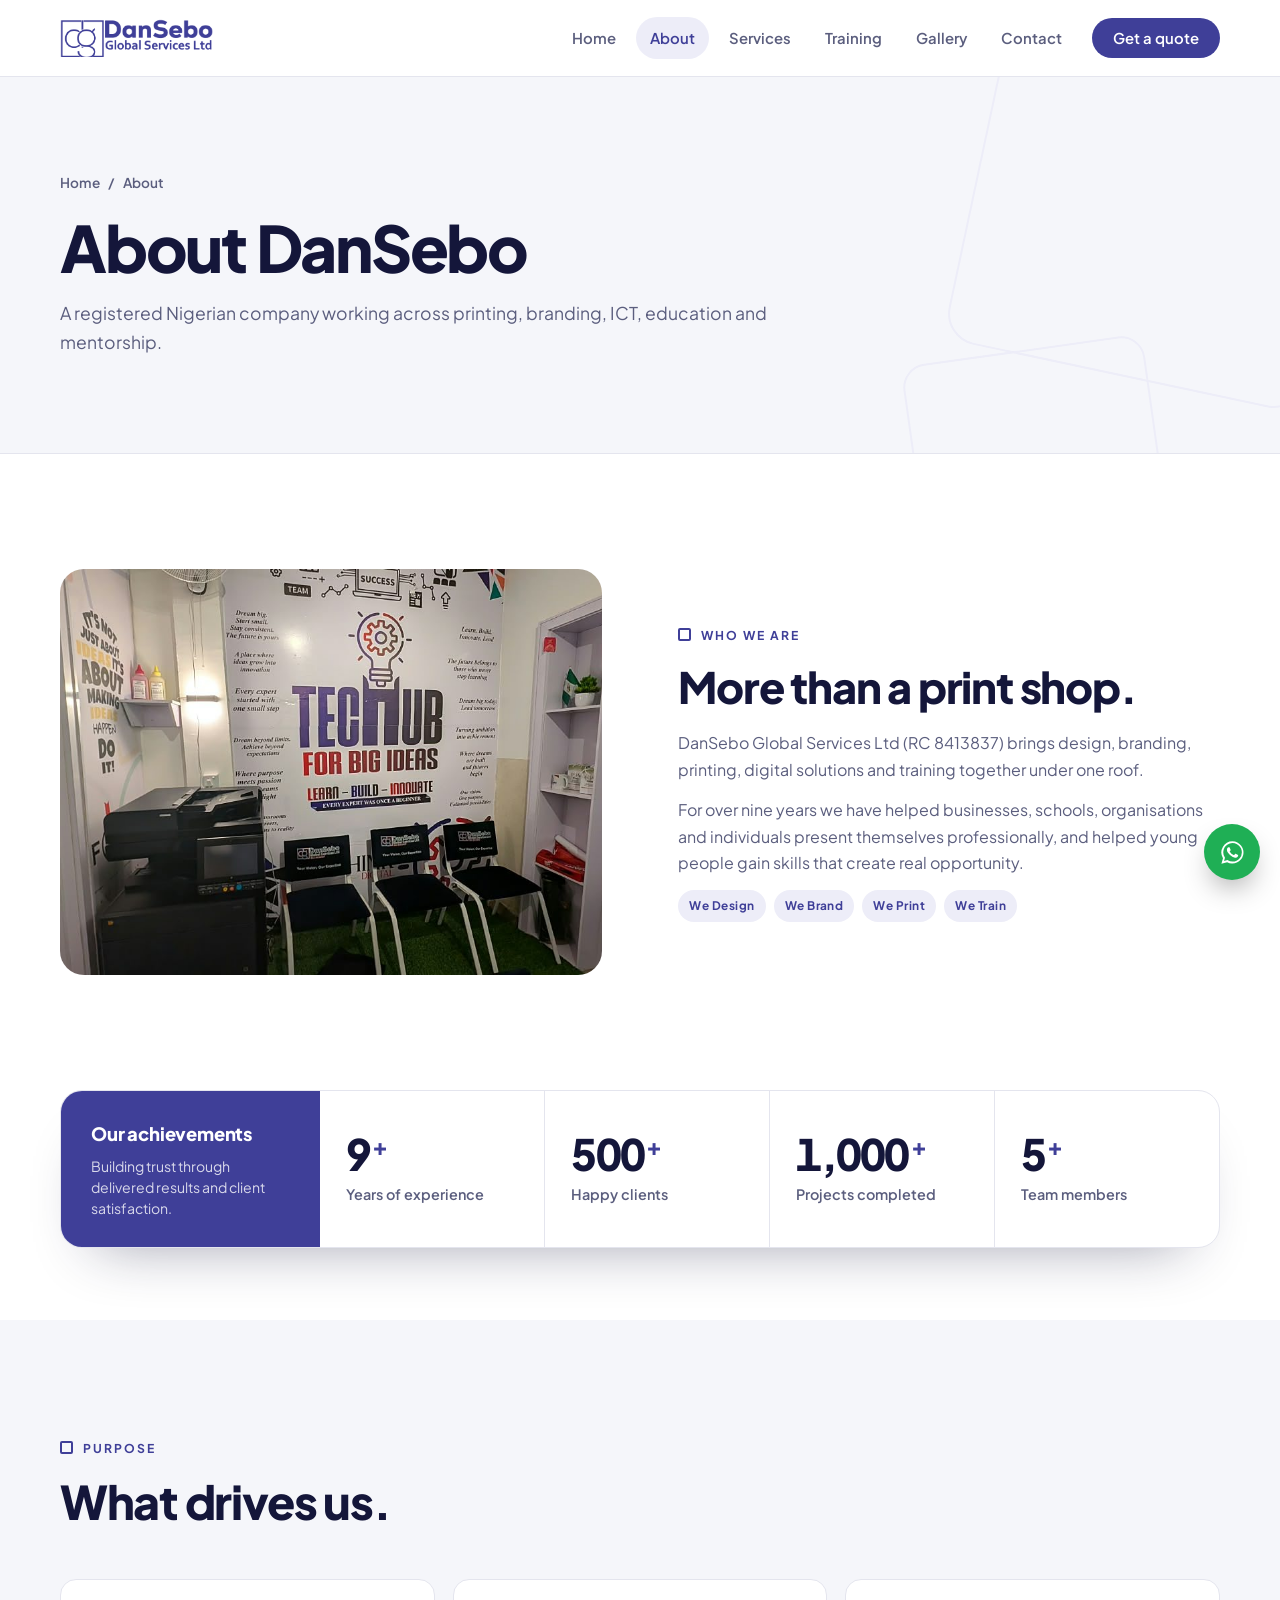
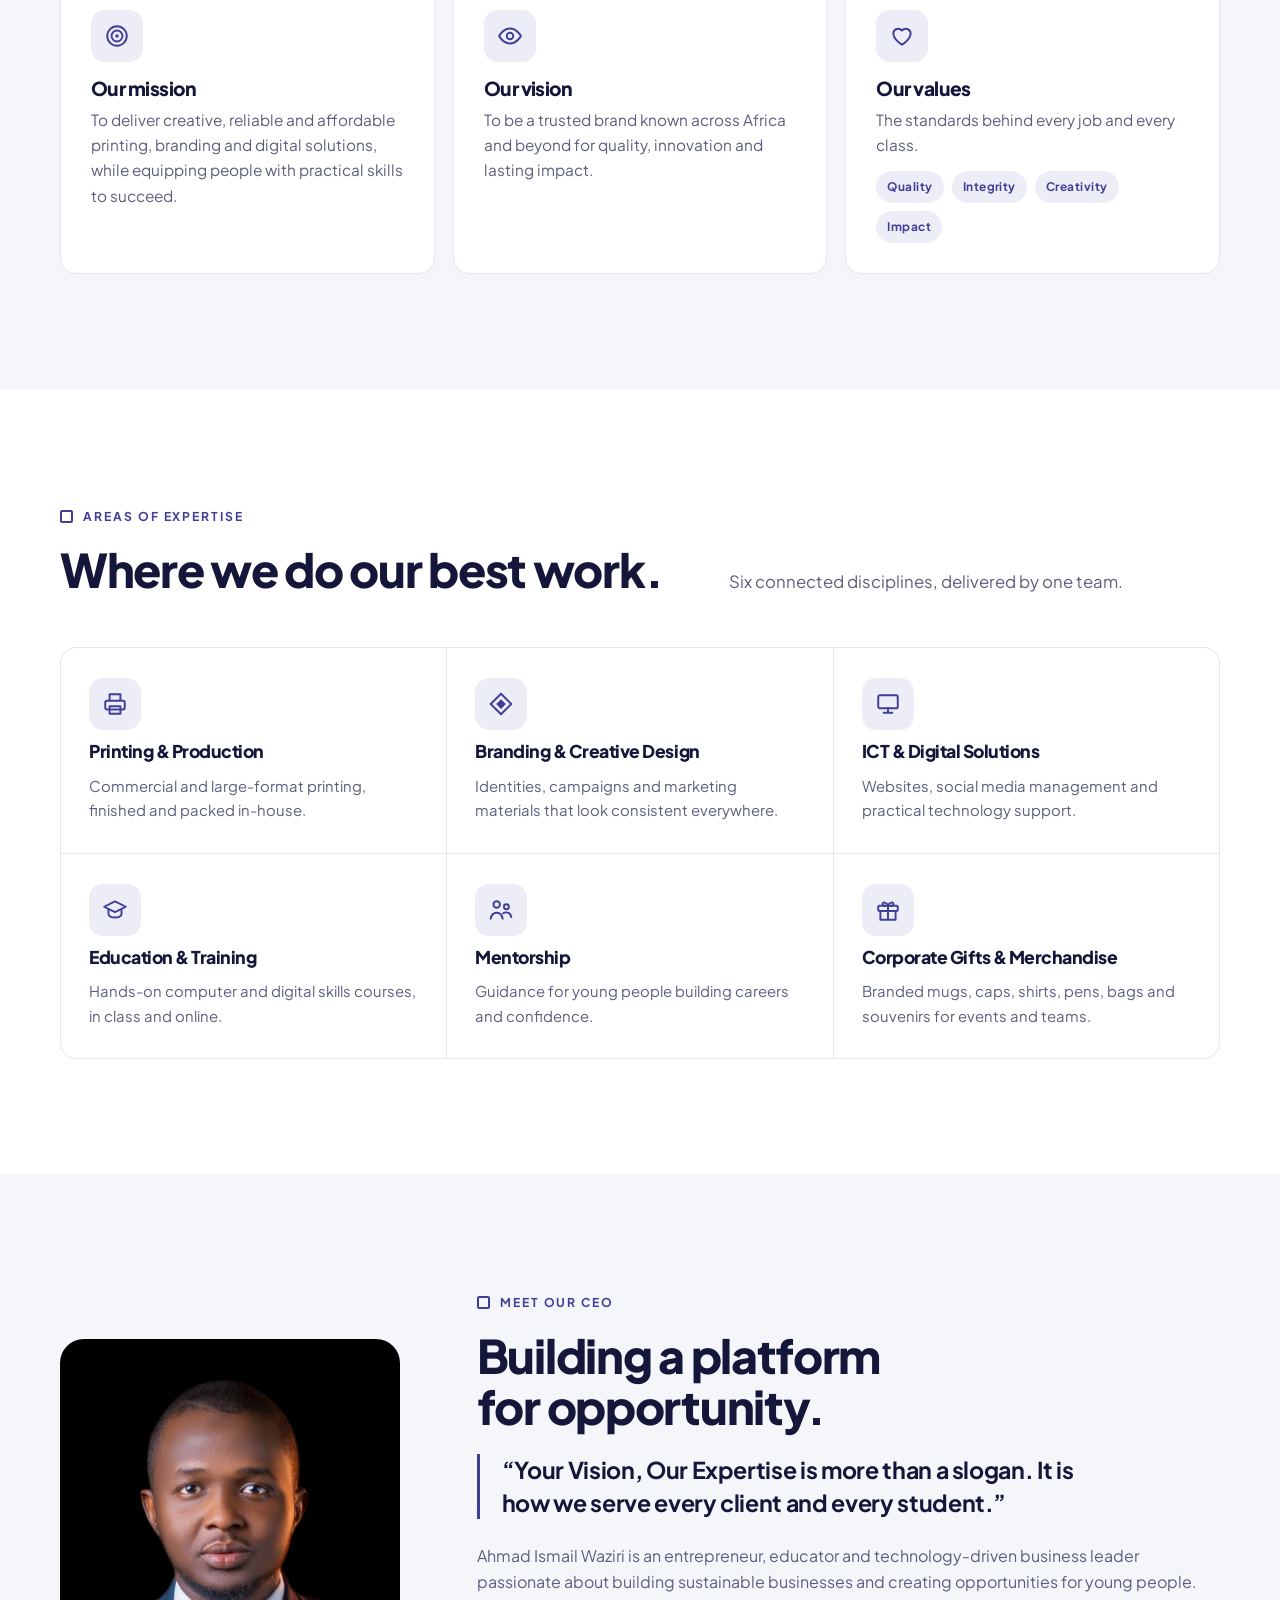
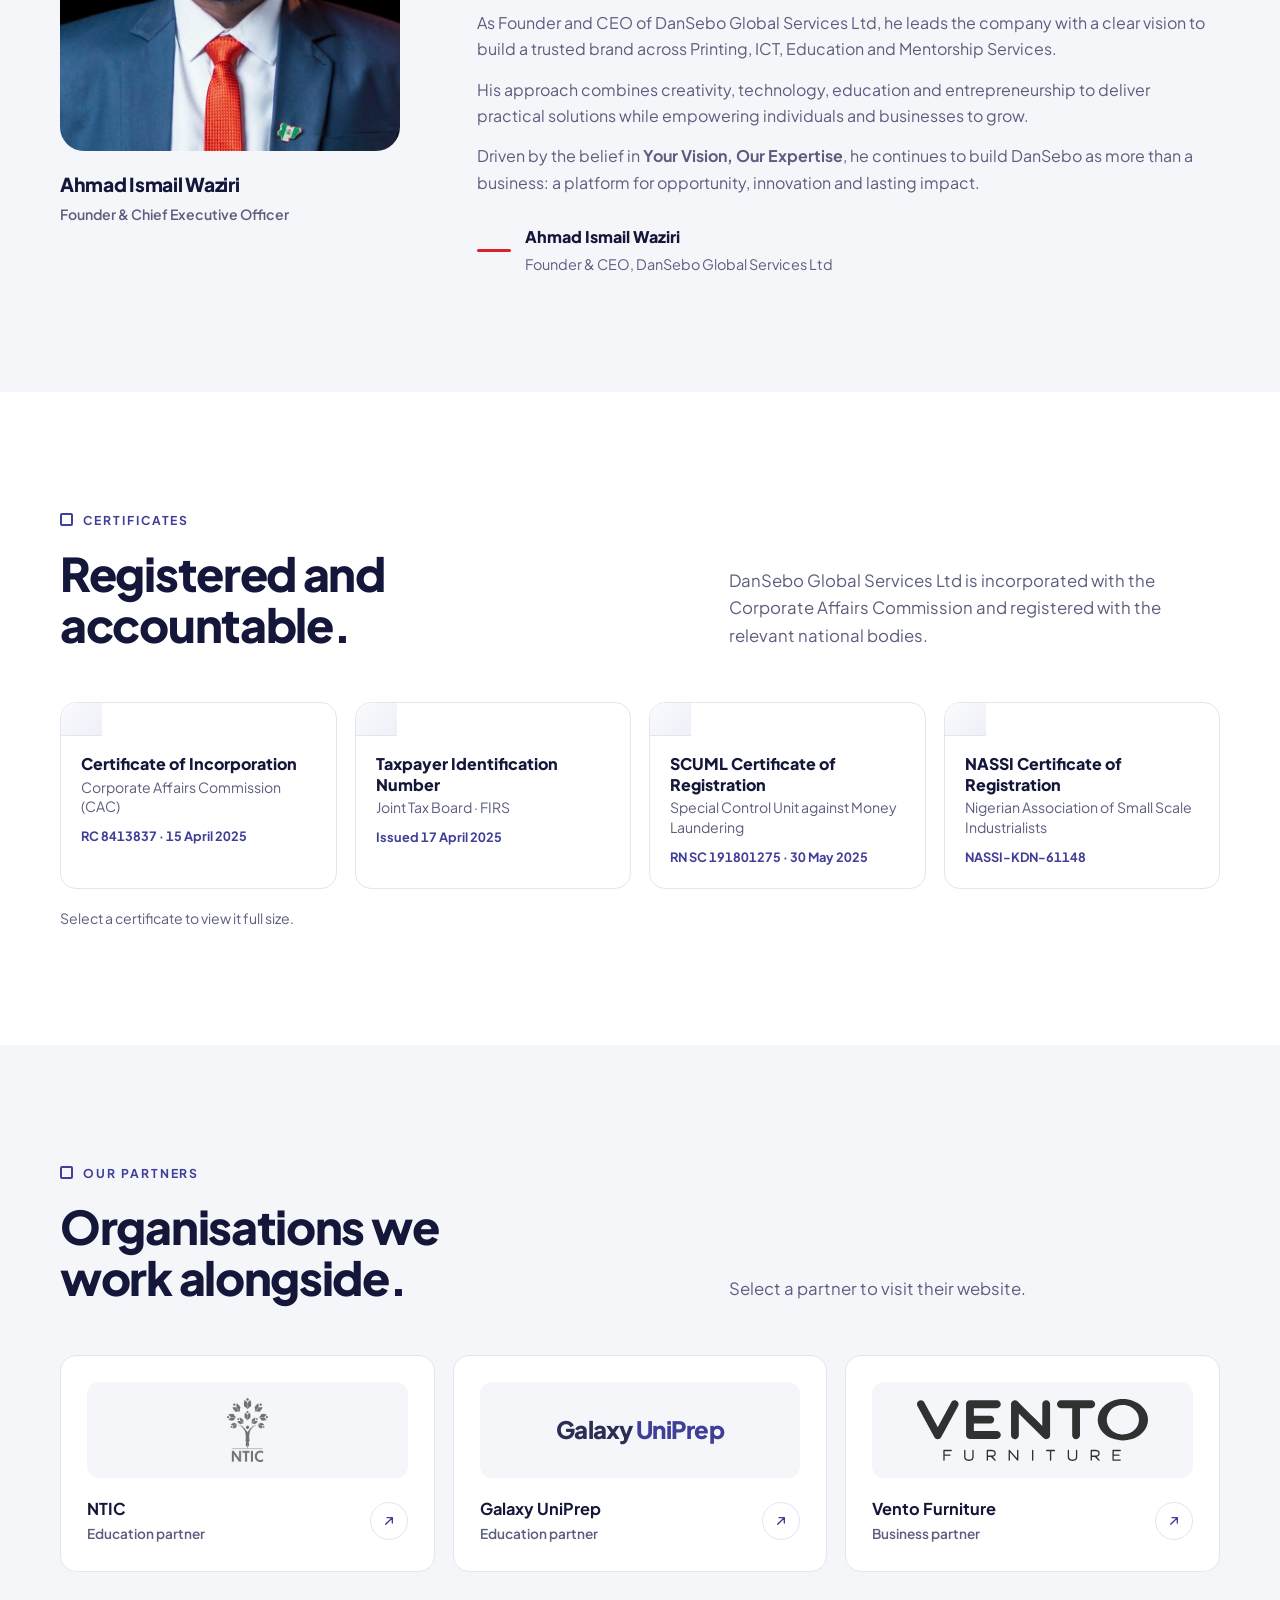
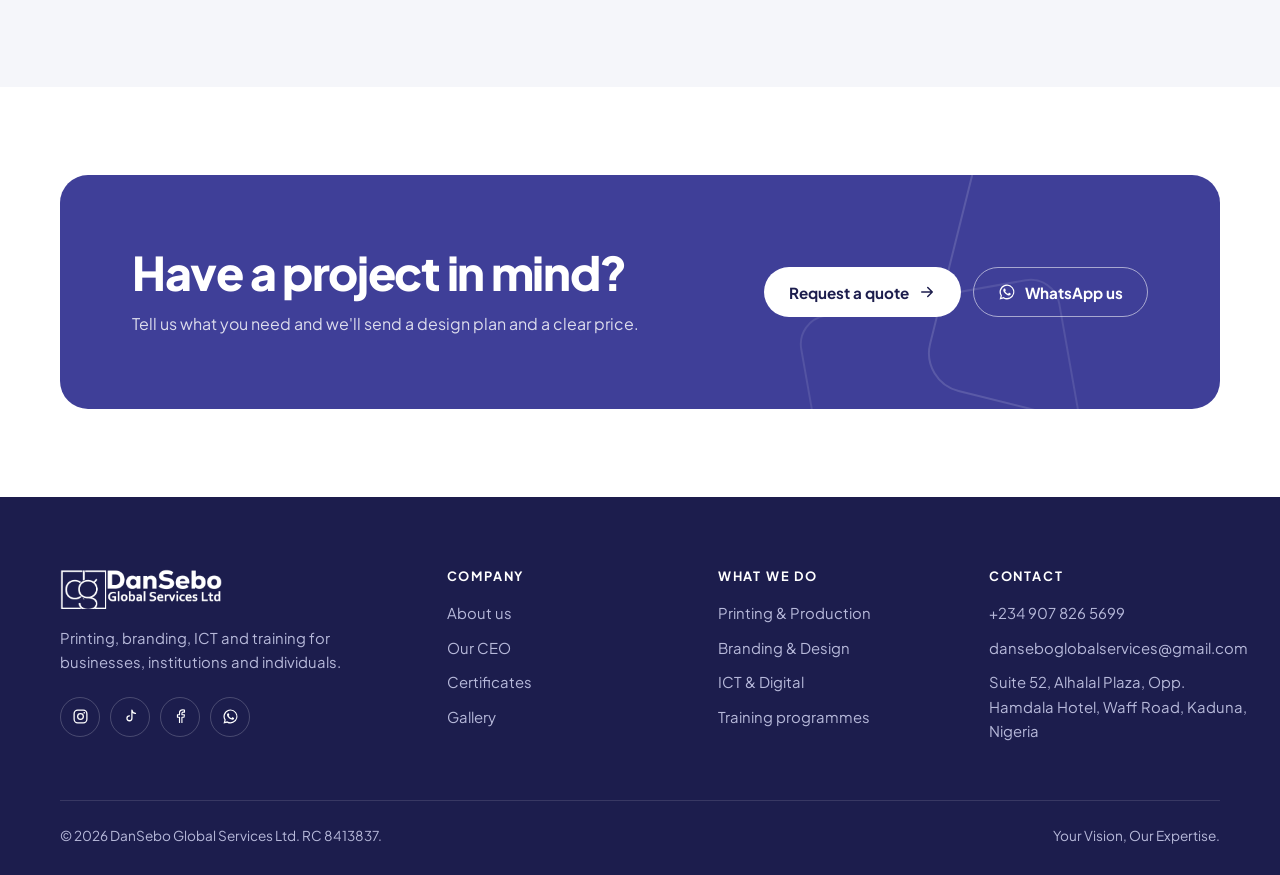
==== commit 64b7ce52: "updated about" ====
--- a/about.html
+++ b/about.html
@@ -117,7 +117,7 @@
     <div class="f-grid">
       <div class="f-brand">
         <img src="/assets/logo-white.png" alt="DanSebo Global Services Ltd" width="937" height="232" loading="lazy">
-        <p>Printing, branding, ICT and training for businesses, institutions and individuals. Your Vision, Our Expertise.</p>
+        <p>Printing, branding, ICT and training for businesses, institutions and individuals.</p>
         <div class="socials">
           <a href="https://www.instagram.com/dansebo.ng/" target="_blank" rel="noopener" aria-label="Instagram"><svg aria-hidden="true"><use href="#so-ig"/></svg></a>
           <a href="https://www.tiktok.com/@dansebo.ng" target="_blank" rel="noopener" aria-label="TikTok"><svg aria-hidden="true"><use href="#so-tt"/></svg></a>
@@ -135,4 +135,4 @@
 <a class="float-wa" href="https://wa.me/2349078265699" target="_blank" rel="noopener" aria-label="Chat with DanSebo on WhatsApp"><svg aria-hidden="true"><use href="#i-wa"/></svg></a>
 <script src="/site.js" defer></script>
 </body>
-</html>+</html>
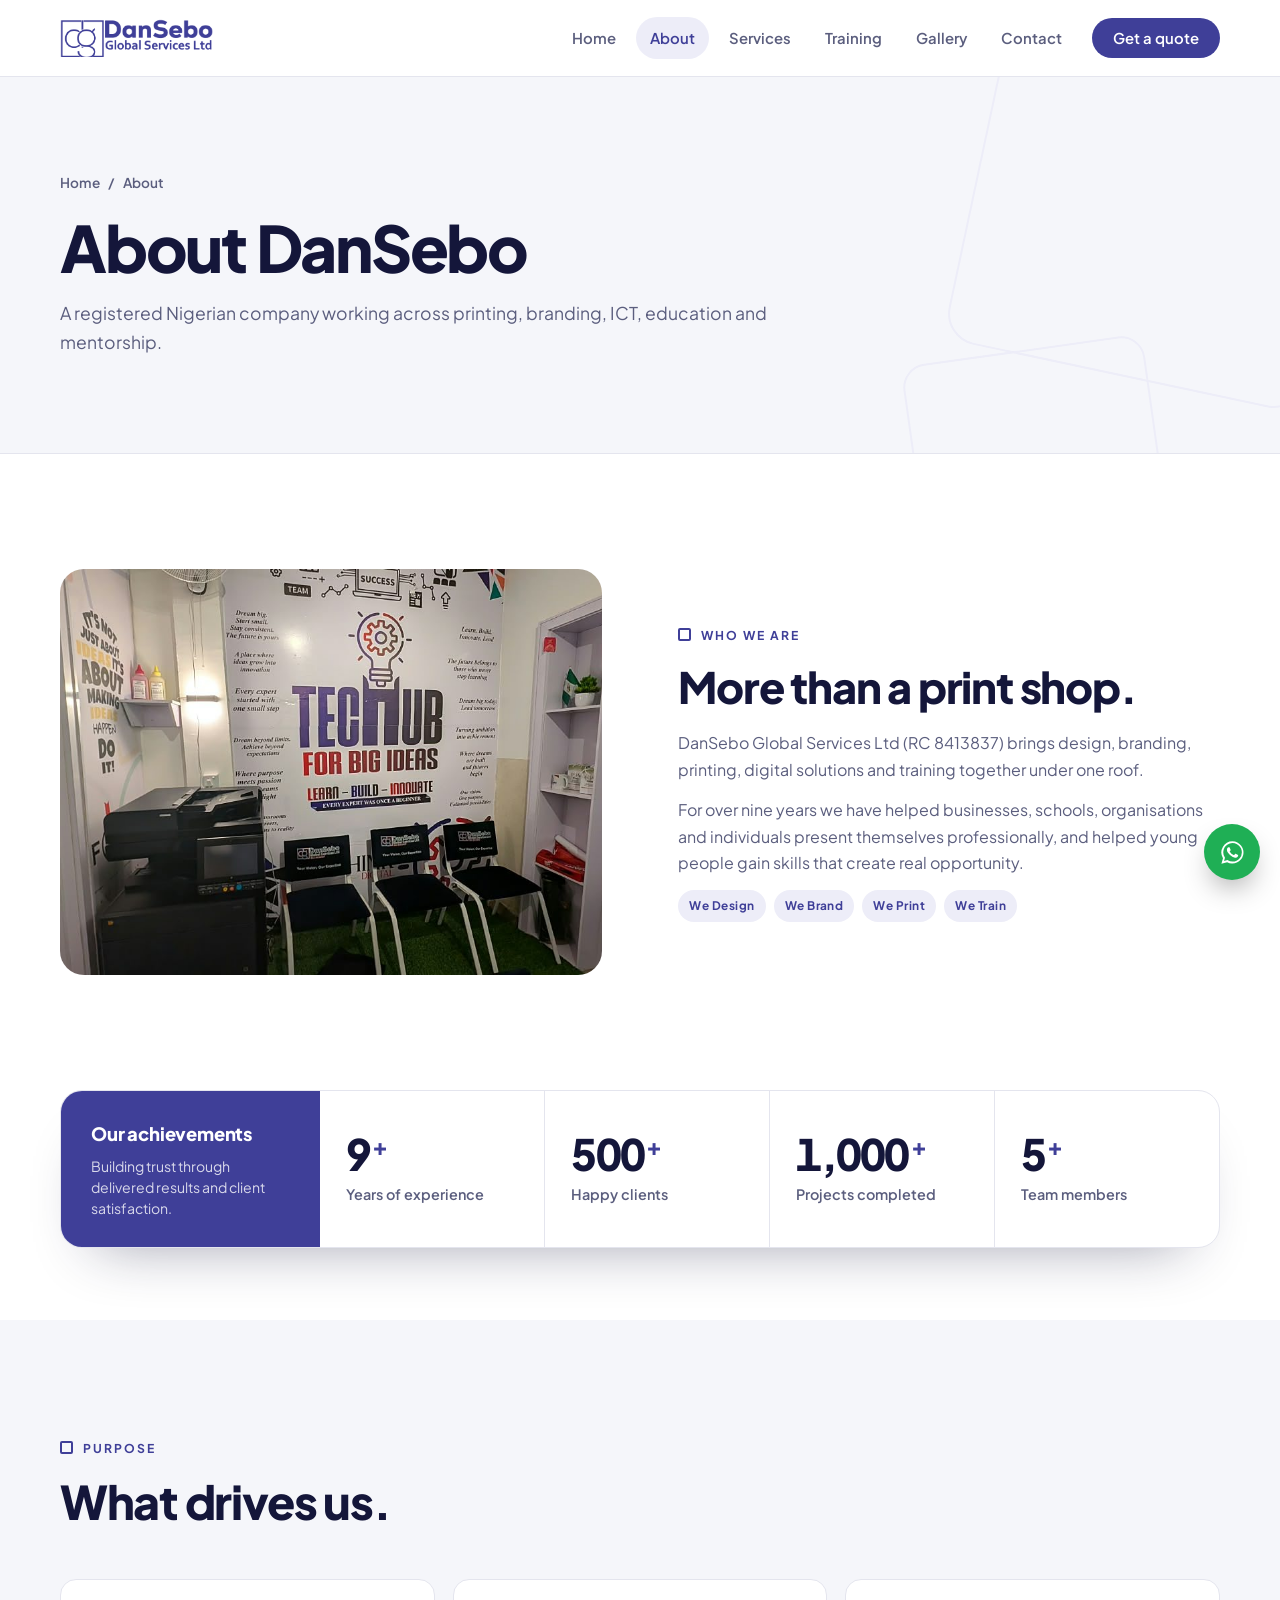
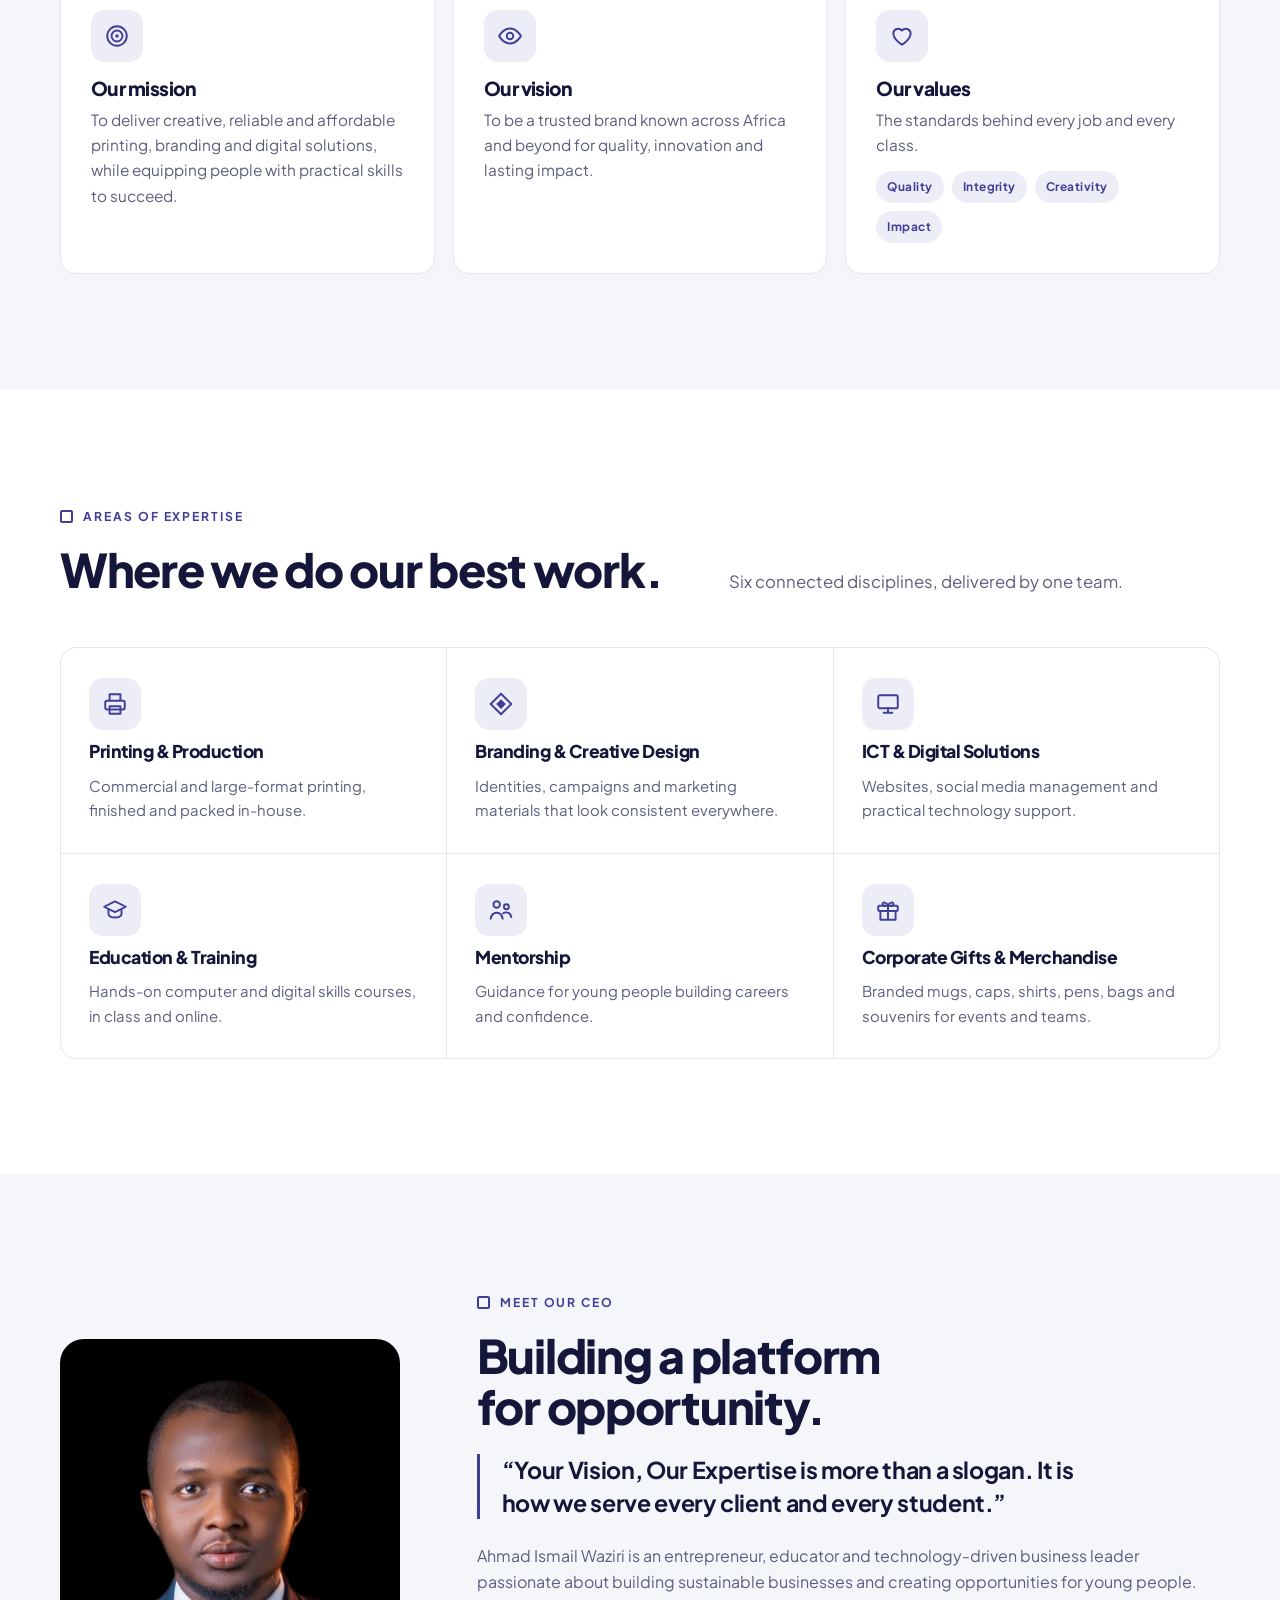
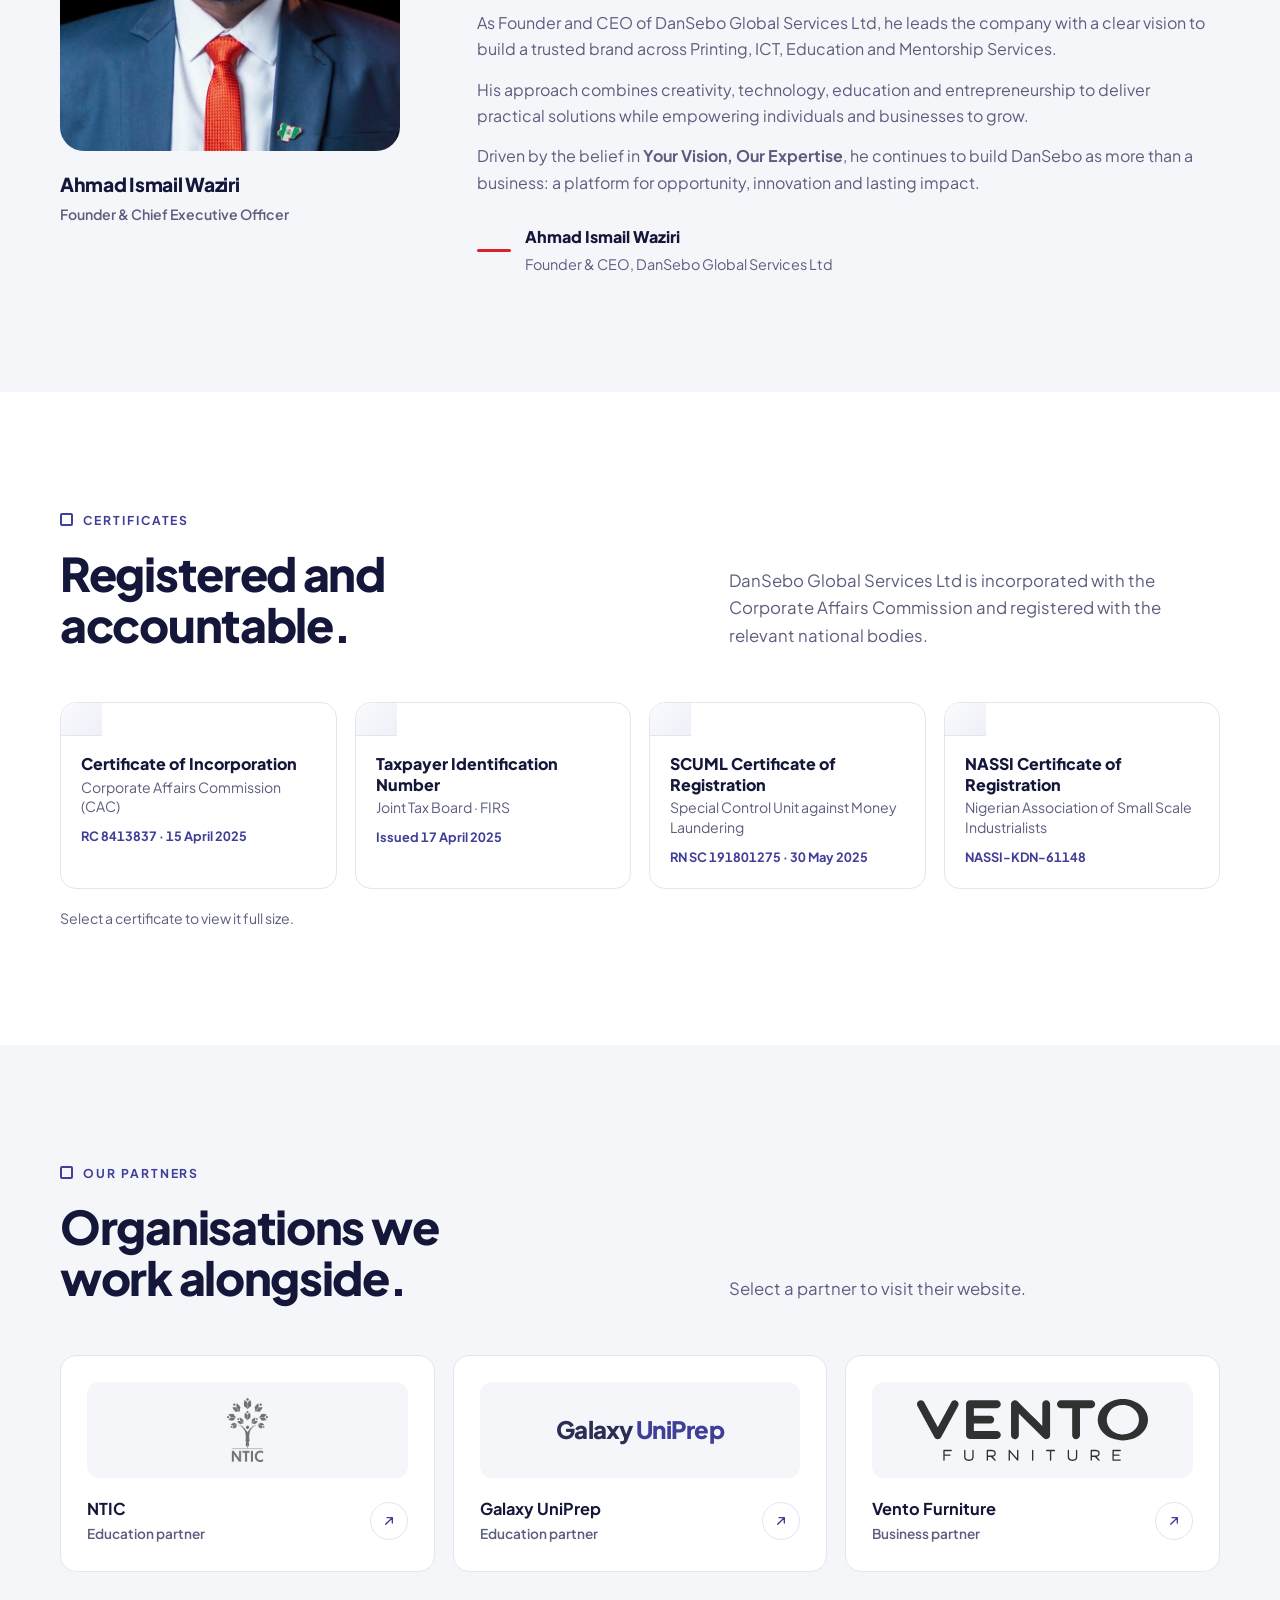
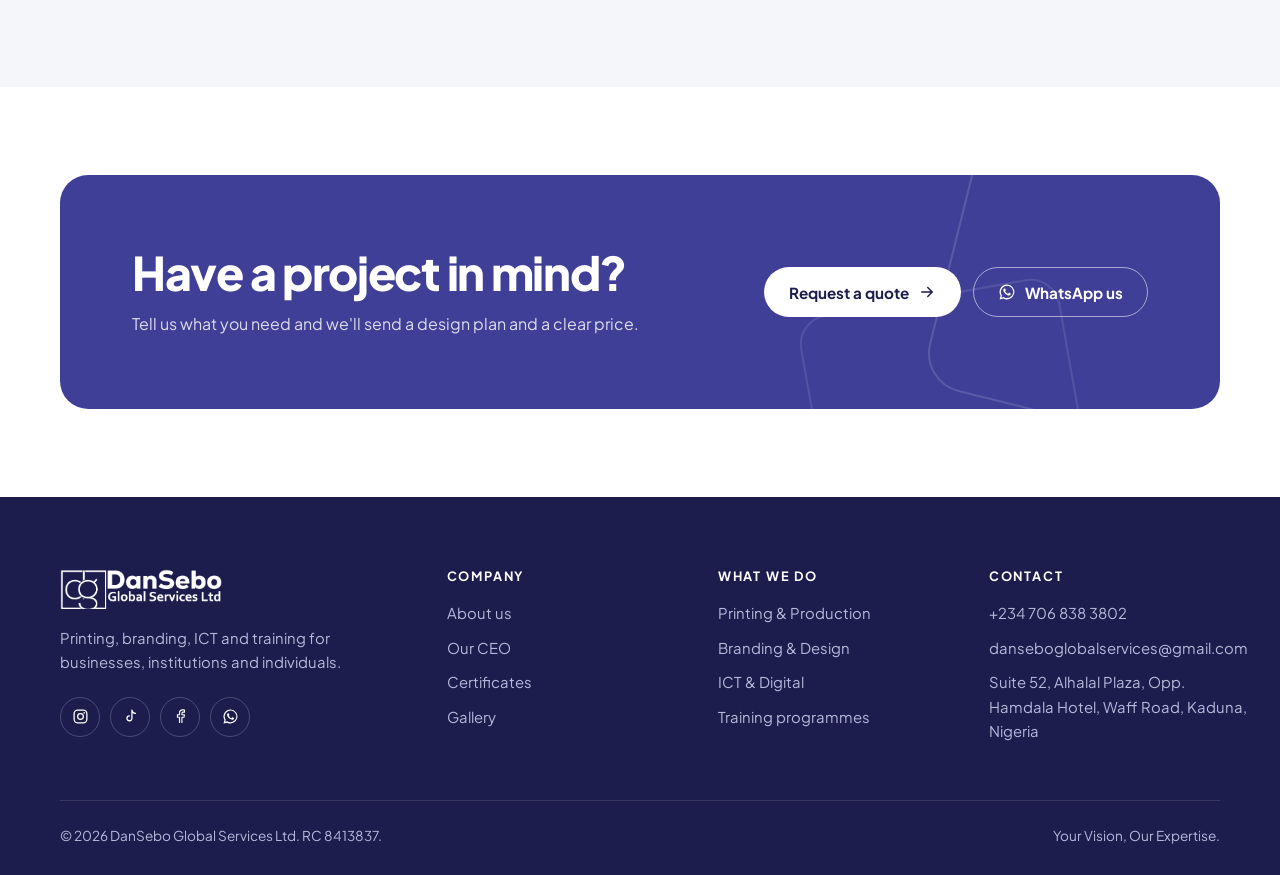
==== commit 199c4bad: "Update contact phone number in about.html" ====
--- a/about.html
+++ b/about.html
@@ -127,7 +127,7 @@
       </div>
       <div><h4>Company</h4><ul><li><a href="/about">About us</a></li><li><a href="/about#ceo">Our CEO</a></li><li><a href="/about#certificates">Certificates</a></li><li><a href="/gallery">Gallery</a></li></ul></div>
       <div><h4>What we do</h4><ul><li><a href="/services#printing">Printing &amp; Production</a></li><li><a href="/services#branding">Branding &amp; Design</a></li><li><a href="/services#ict">ICT &amp; Digital</a></li><li><a href="/training">Training programmes</a></li></ul></div>
-      <div><h4>Contact</h4><ul><li>+234 907 826 5699</li><li>danseboglobalservices@gmail.com</li><li>Suite 52, Alhalal Plaza, Opp. Hamdala Hotel, Waff Road, Kaduna, Nigeria</li></ul></div>
+      <div><h4>Contact</h4><ul><li>+234 706 838 3802</li><li>danseboglobalservices@gmail.com</li><li>Suite 52, Alhalal Plaza, Opp. Hamdala Hotel, Waff Road, Kaduna, Nigeria</li></ul></div>
     </div>
     <div class="f-bottom"><span>© <span id="yr">2026</span> DanSebo Global Services Ltd. RC 8413837.</span><span>Your Vision, Our Expertise.</span></div>
   </div>
